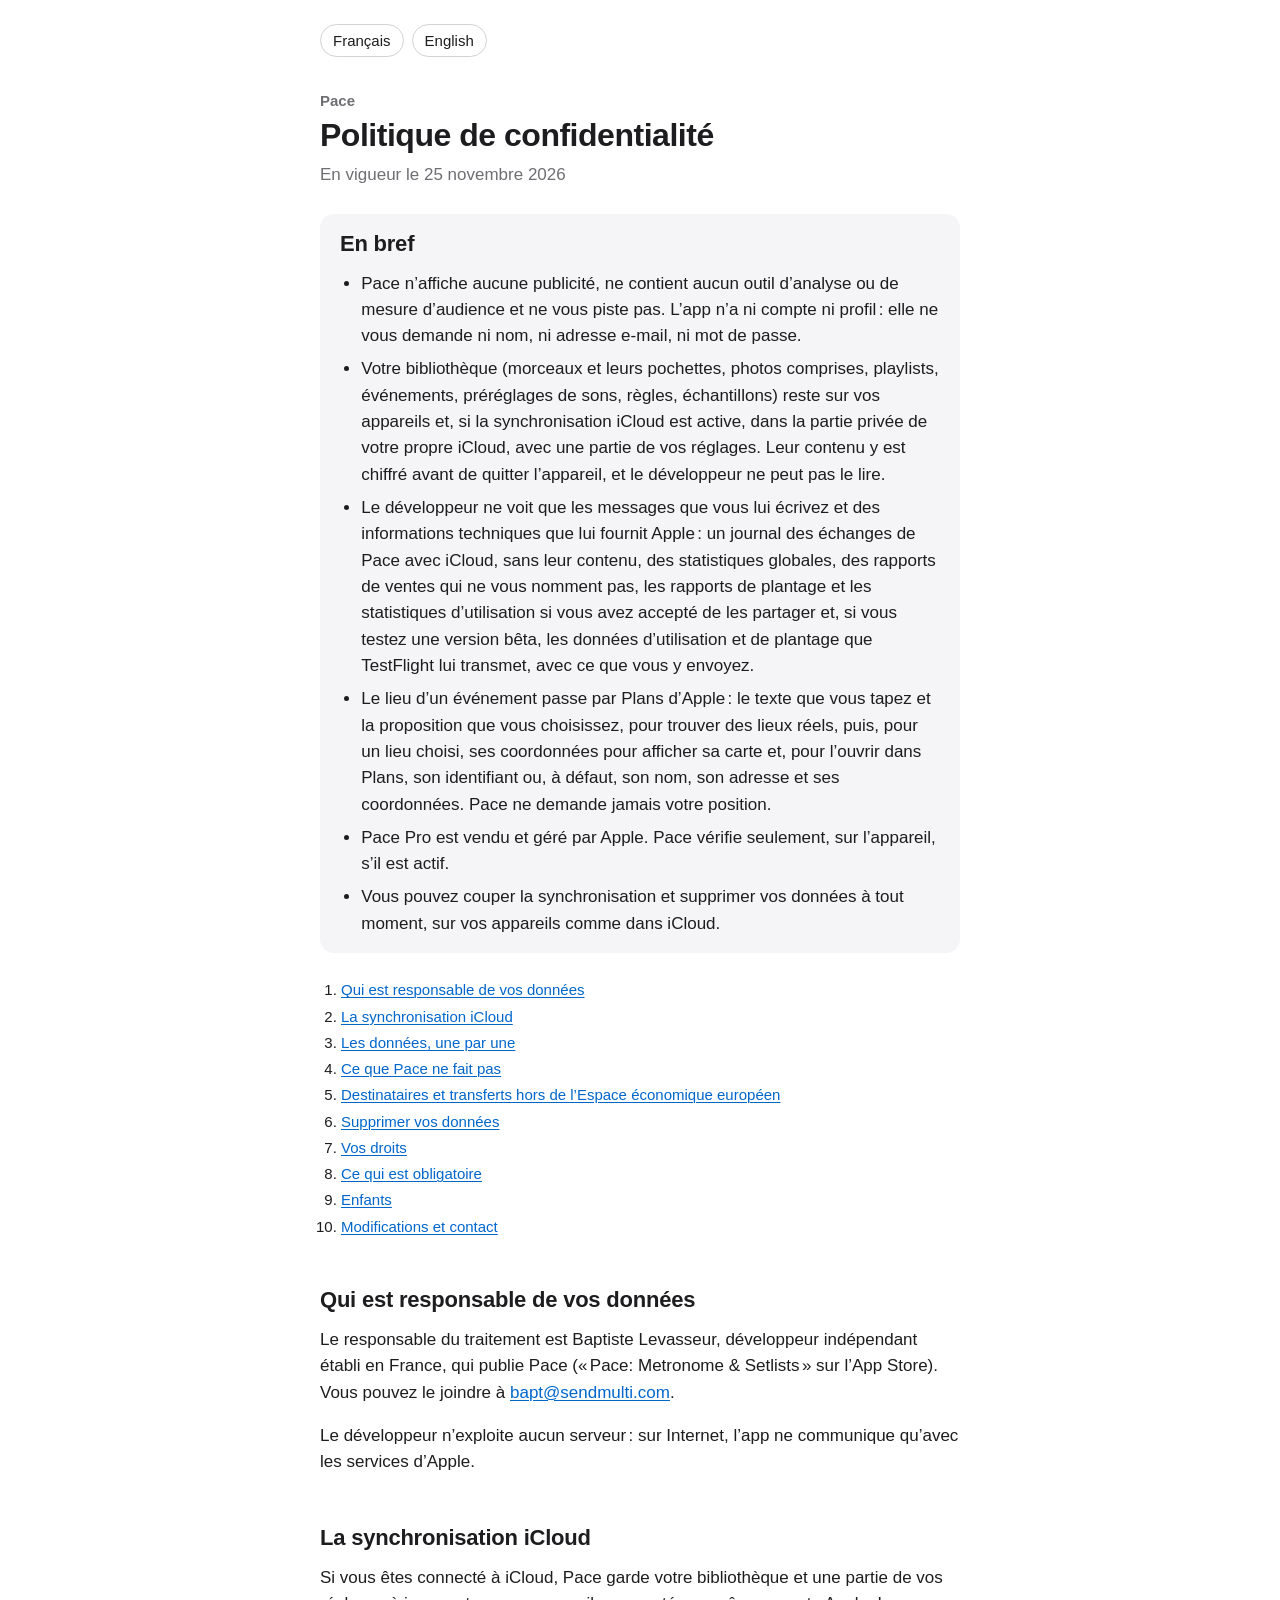
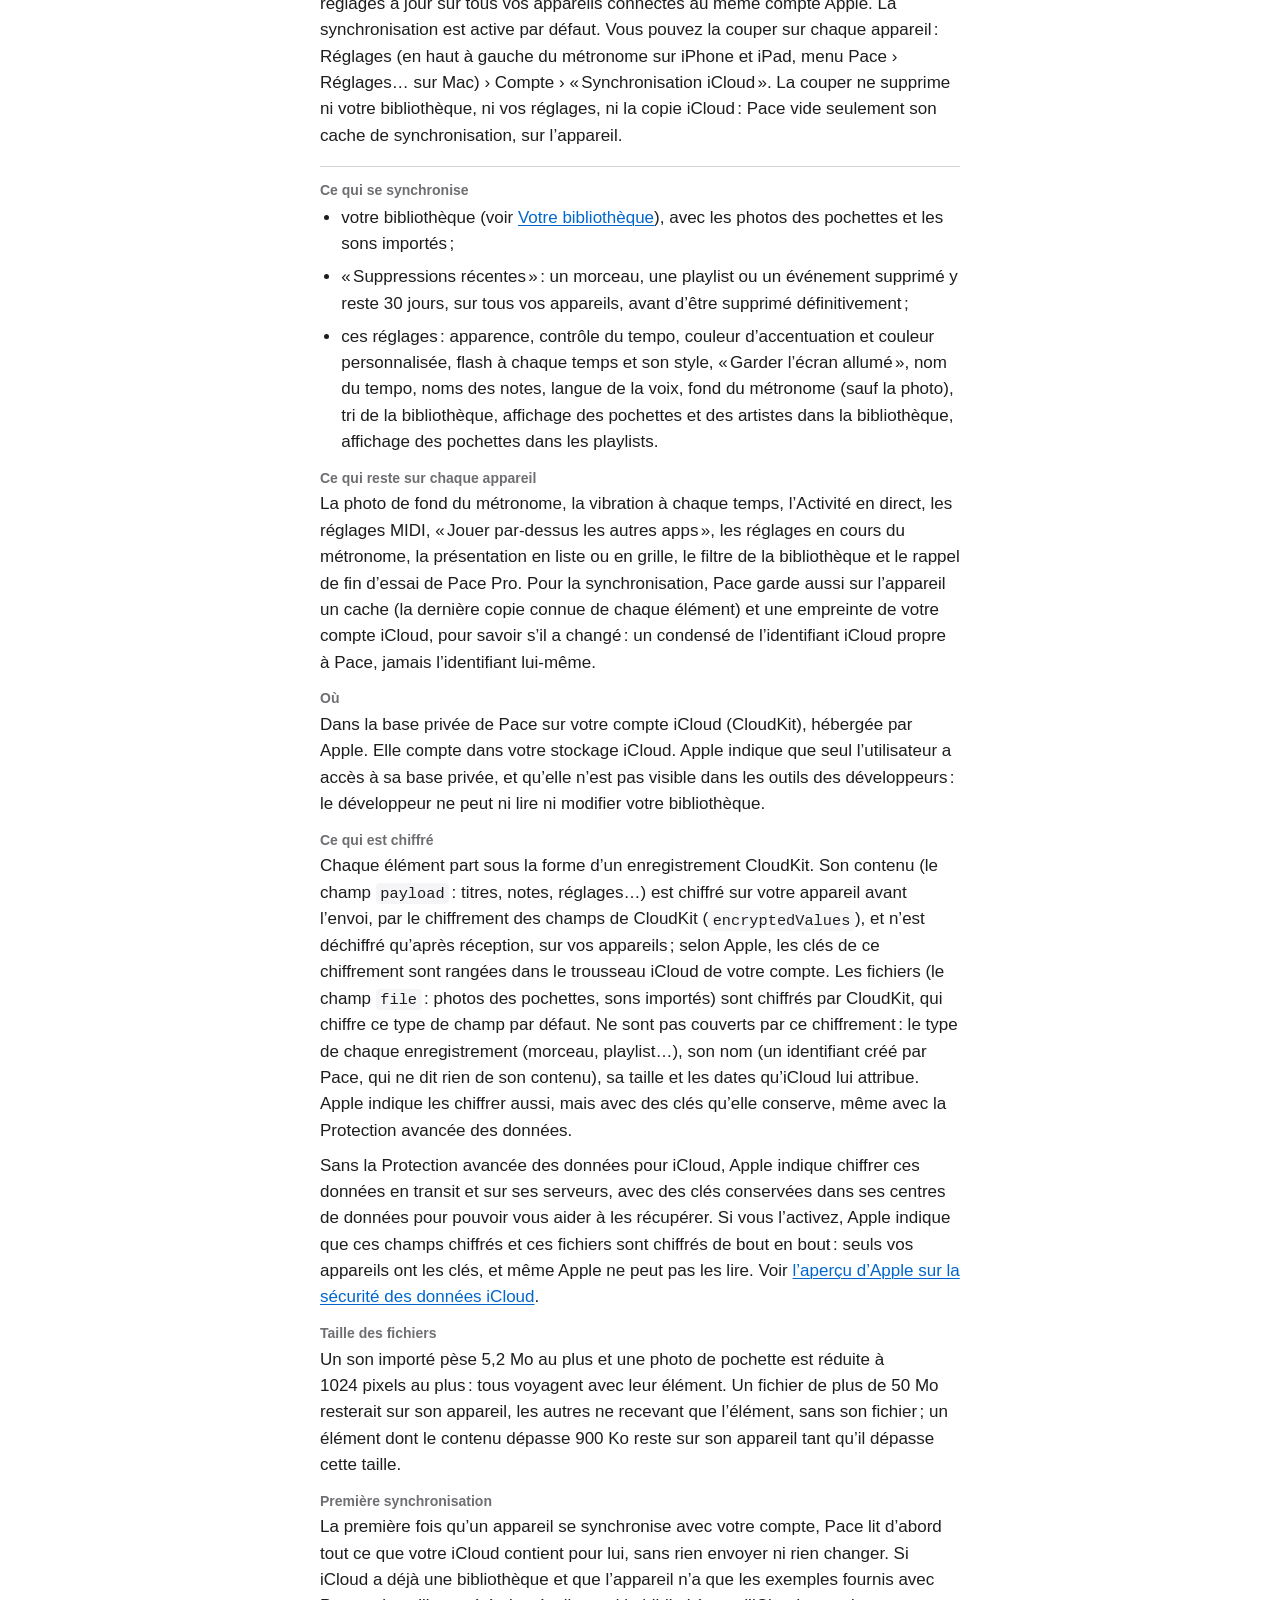
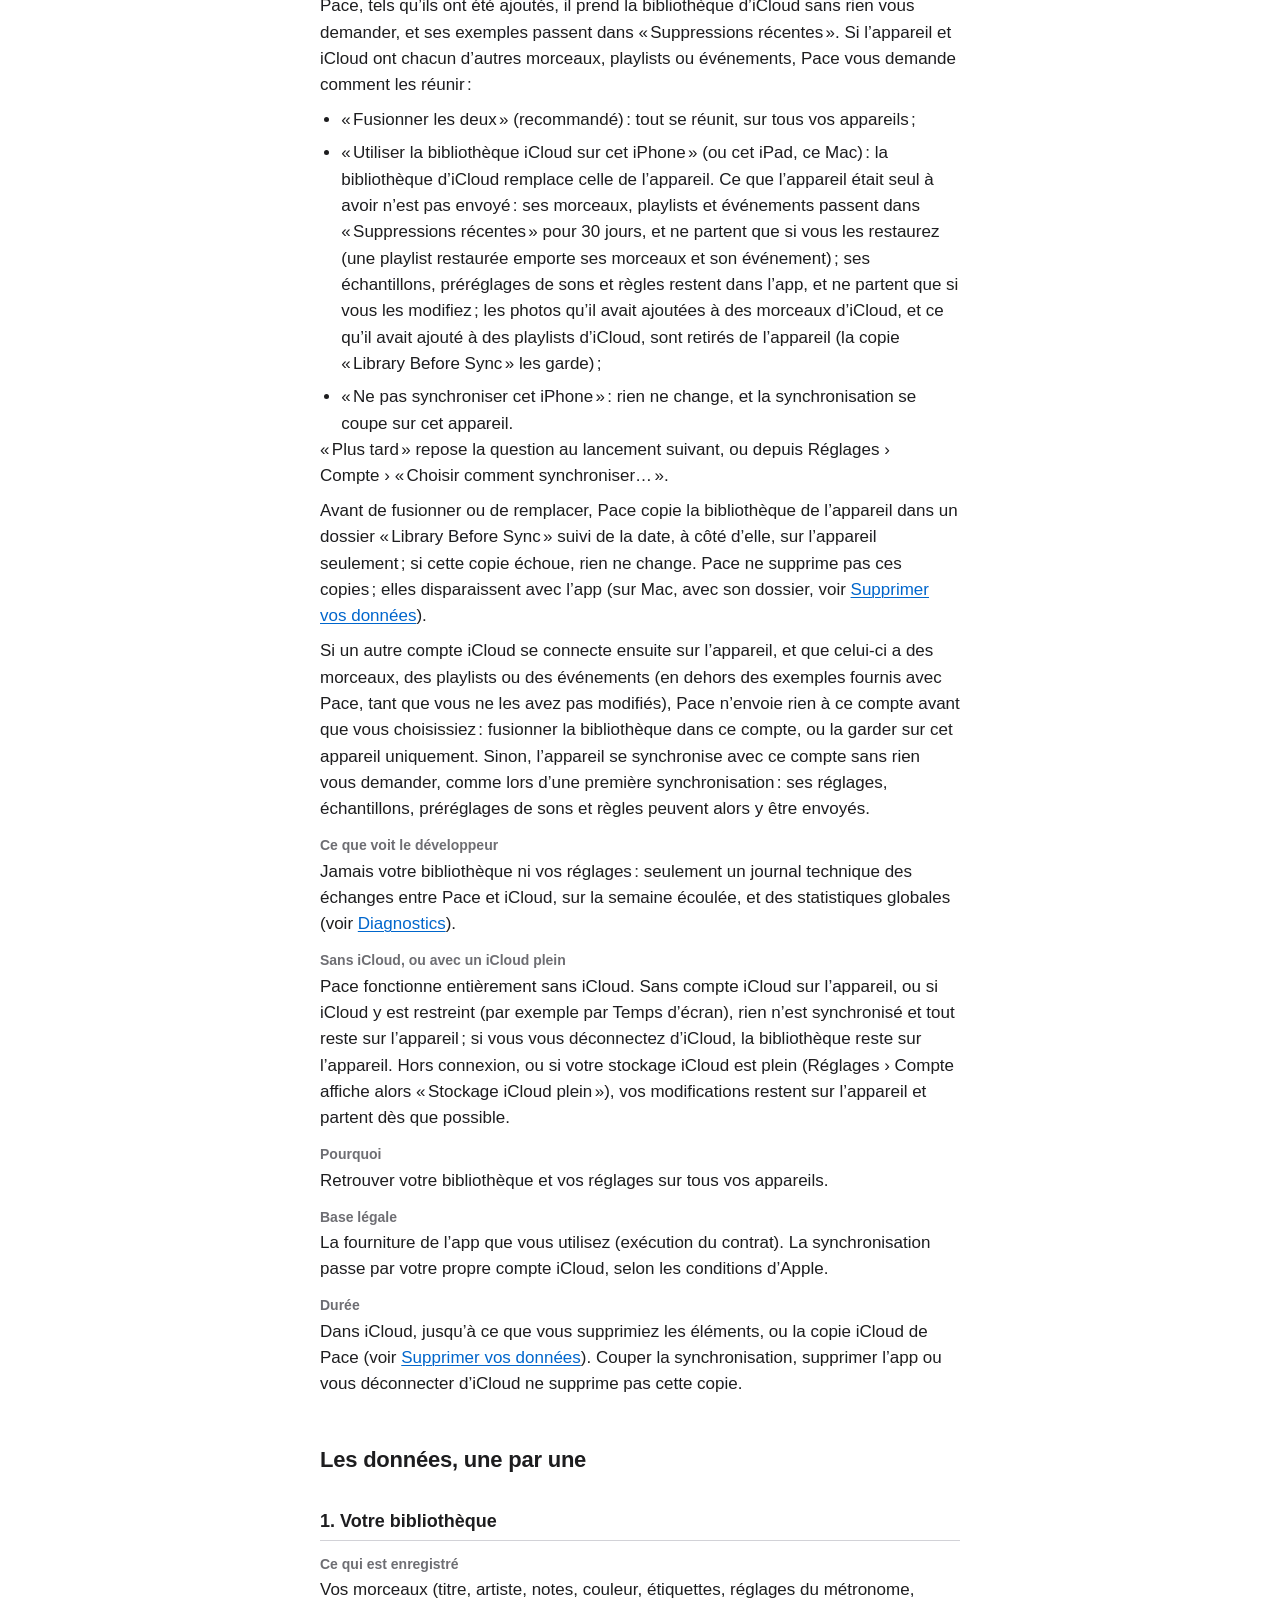
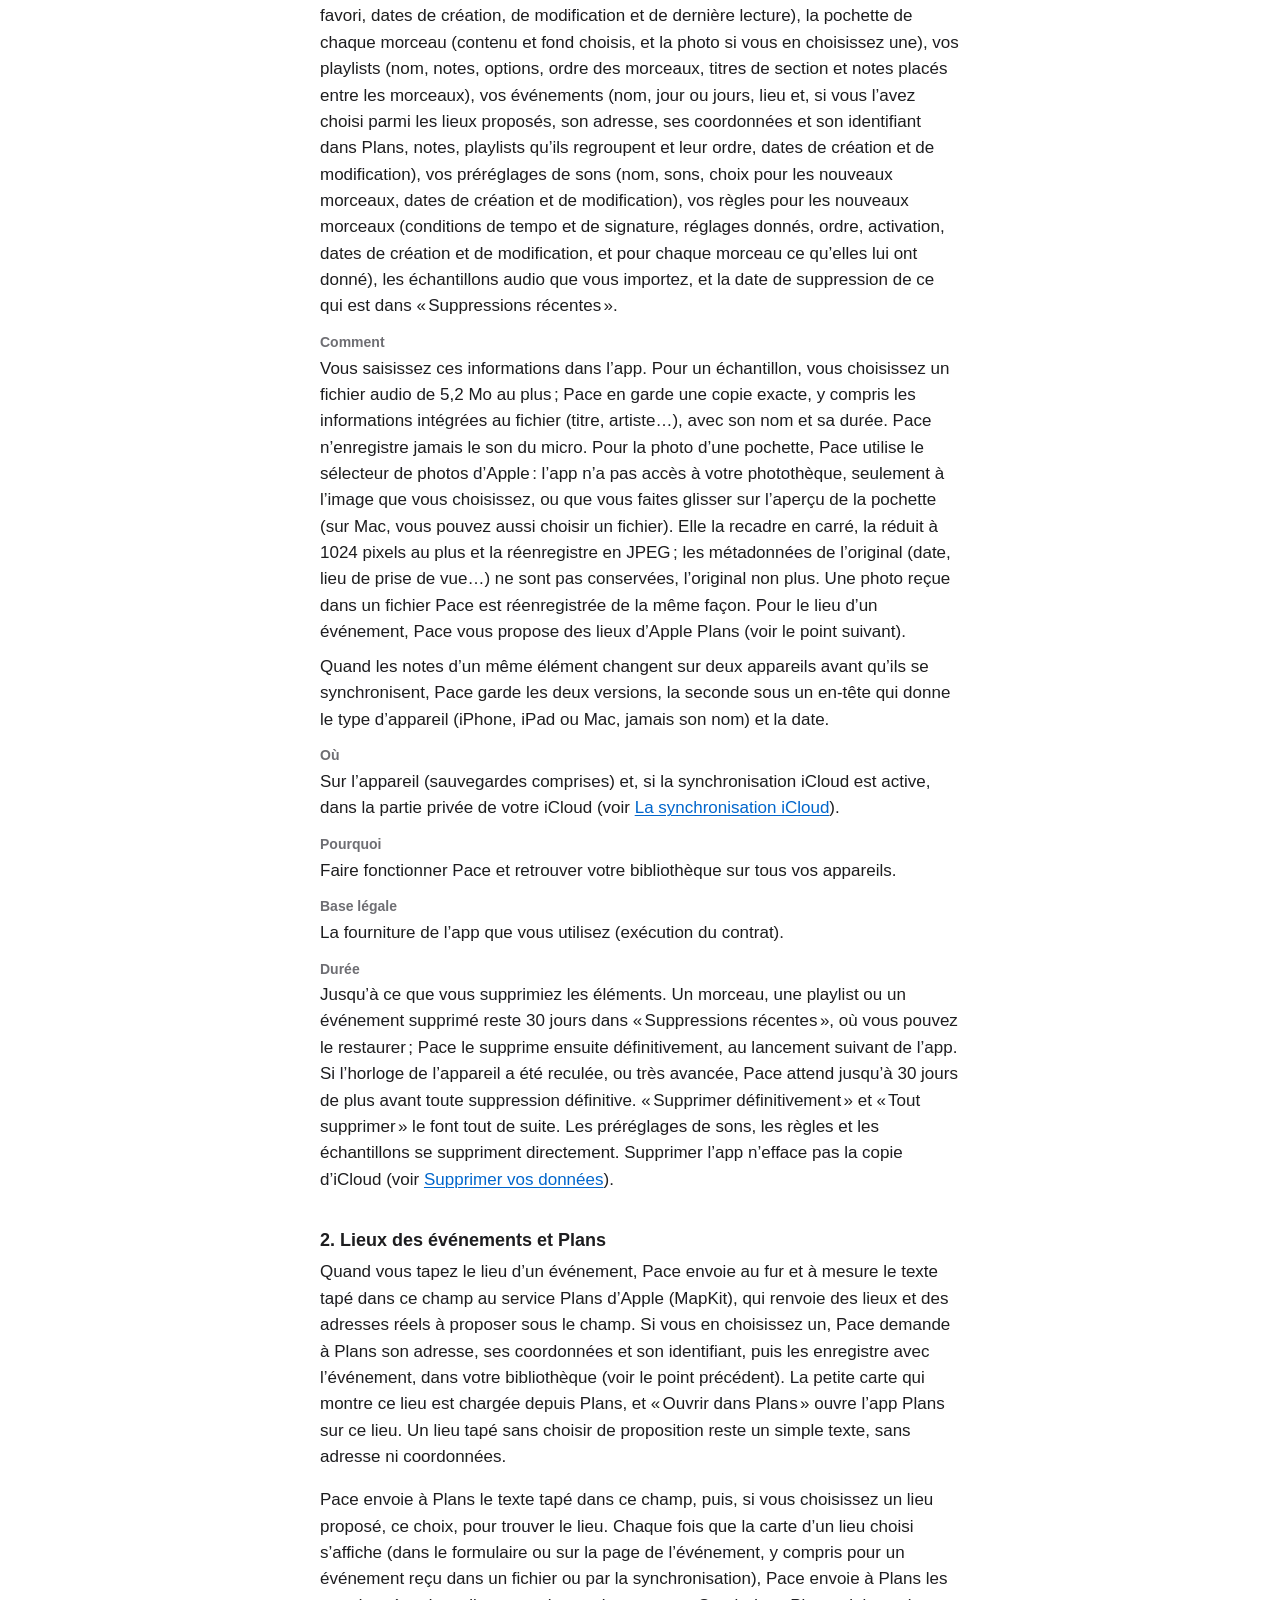
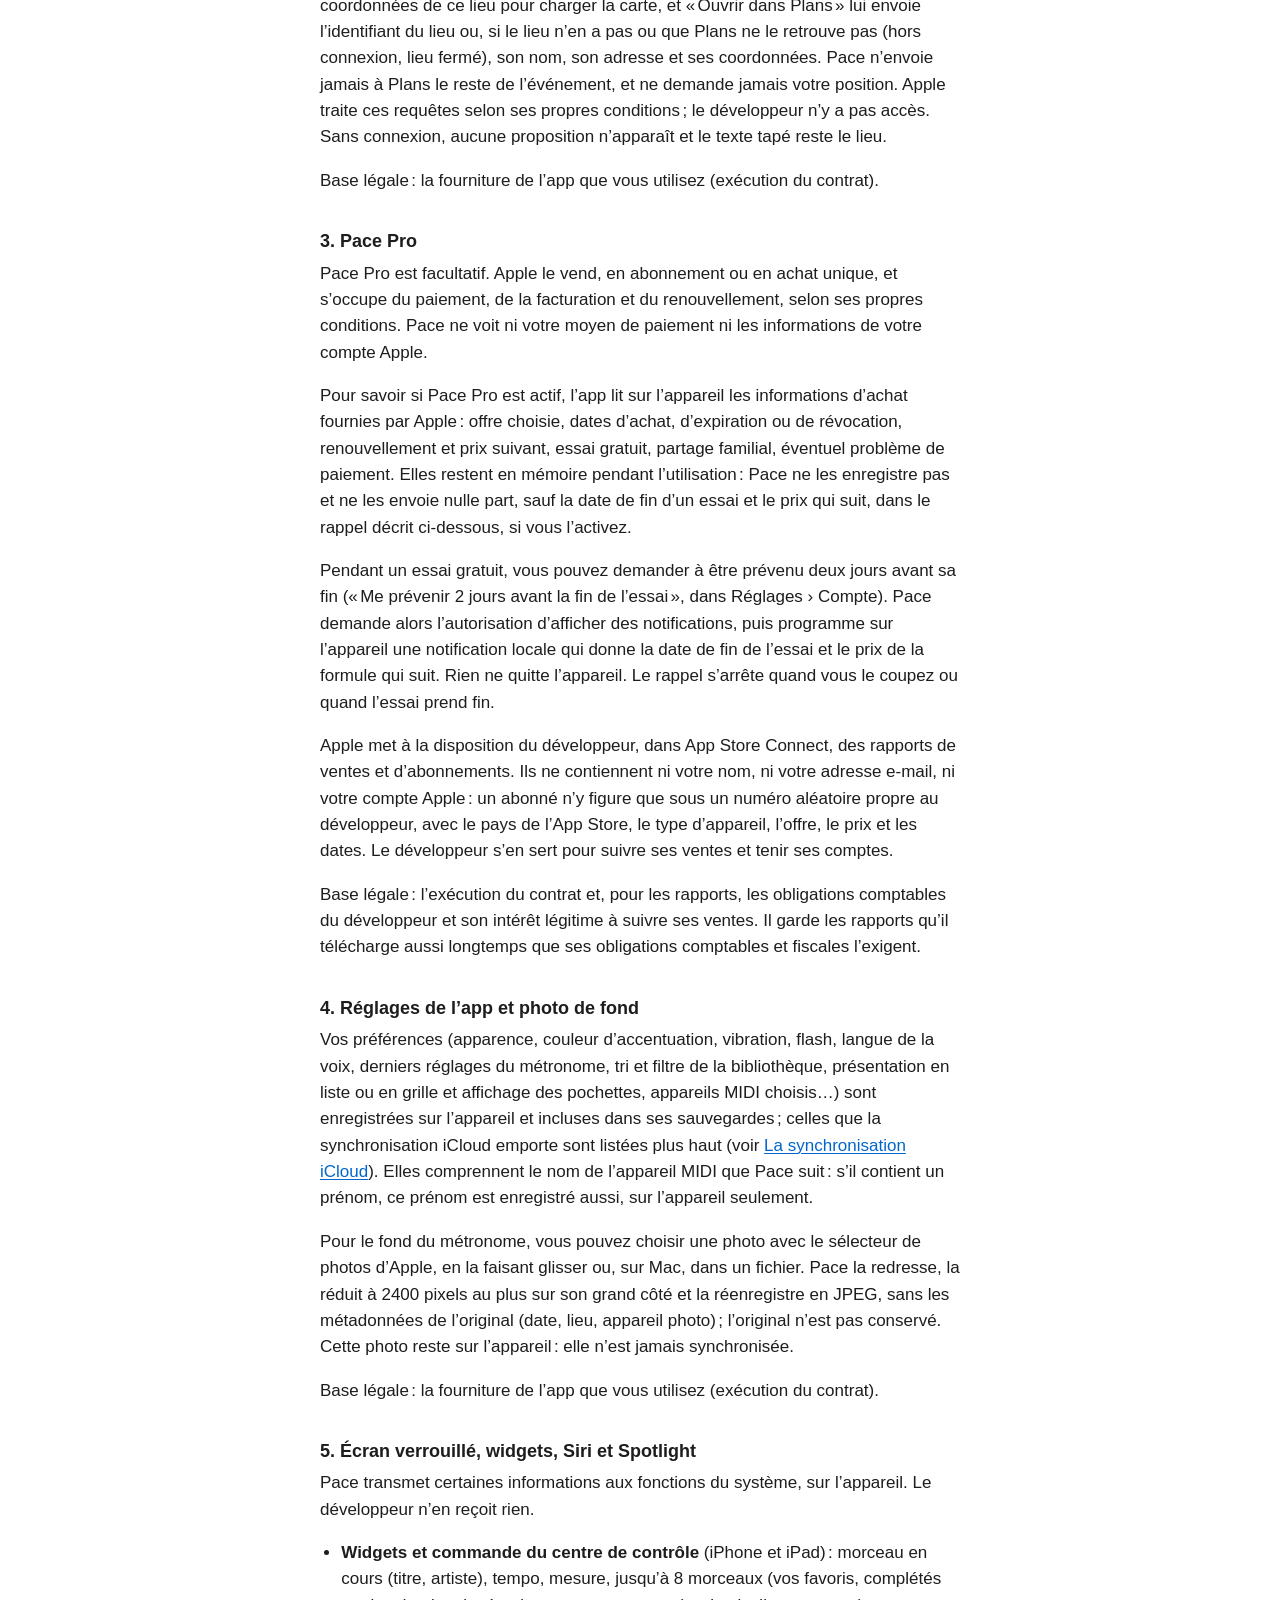
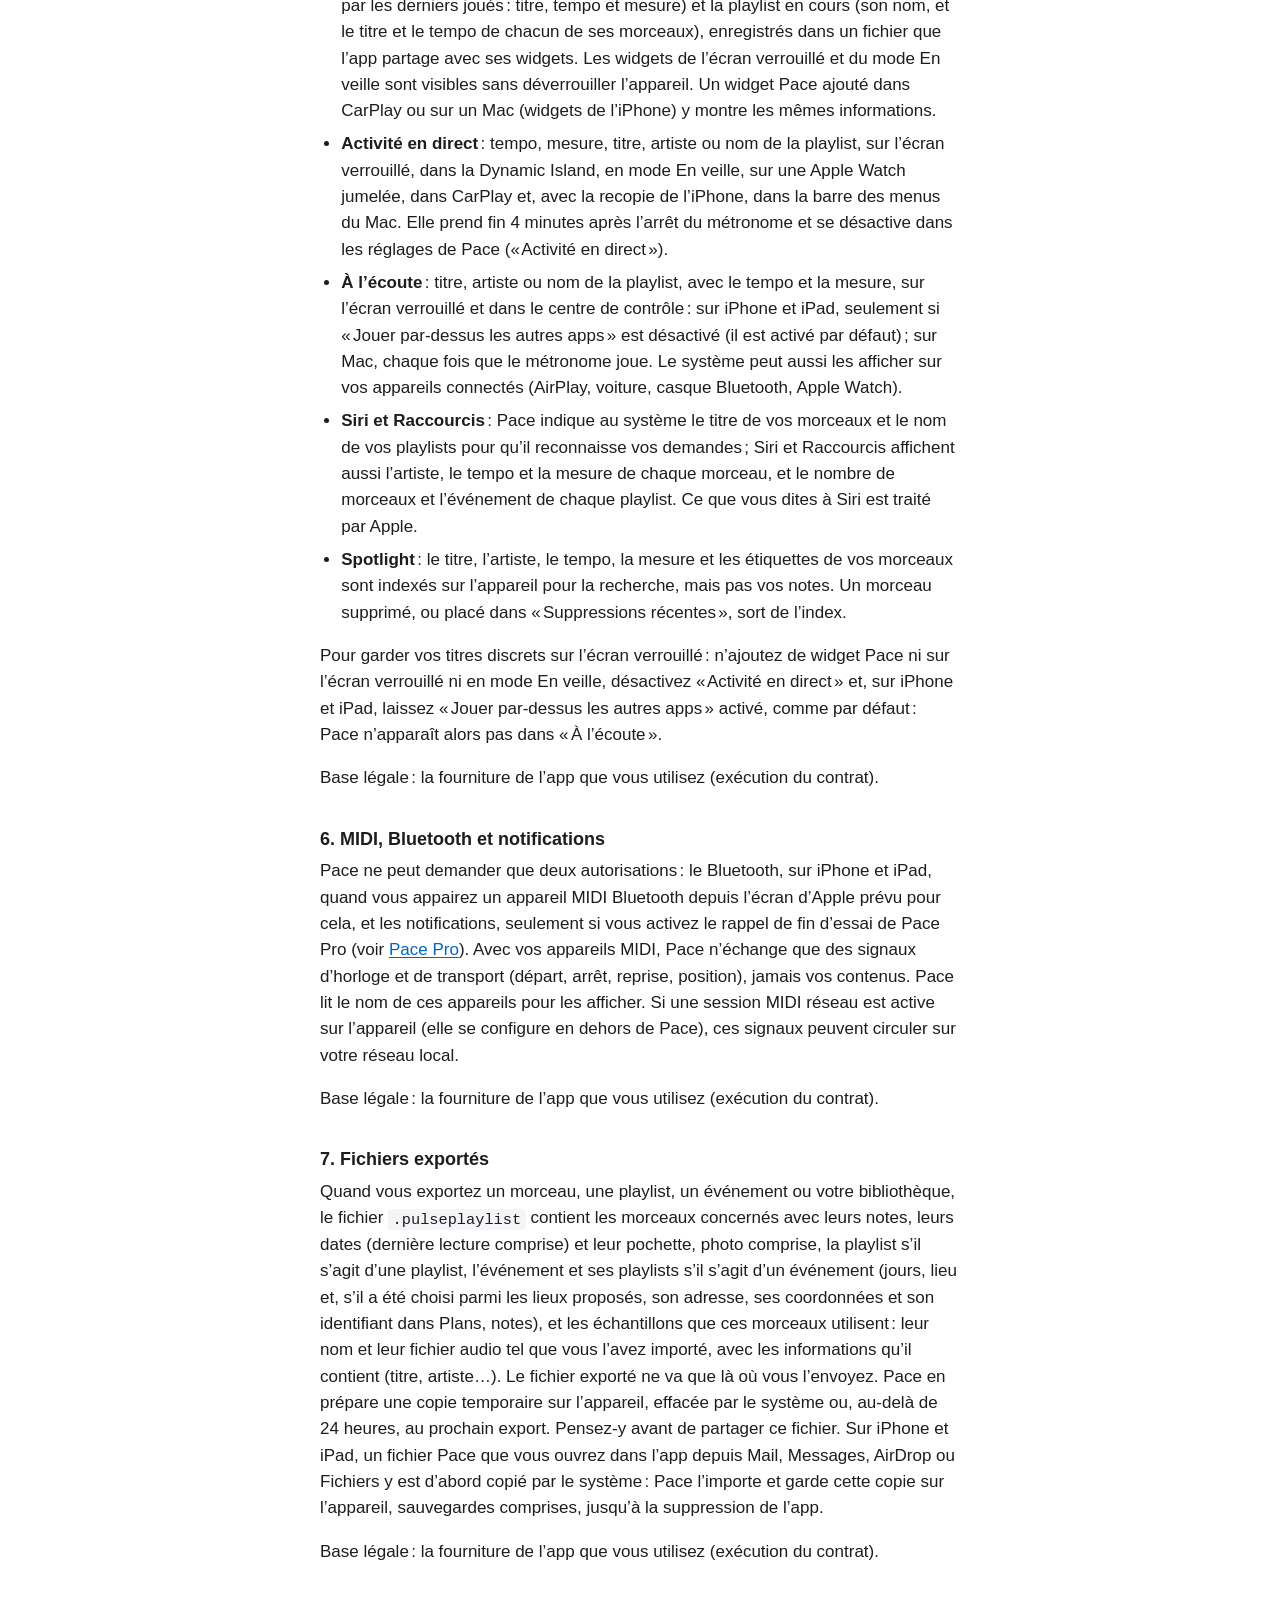
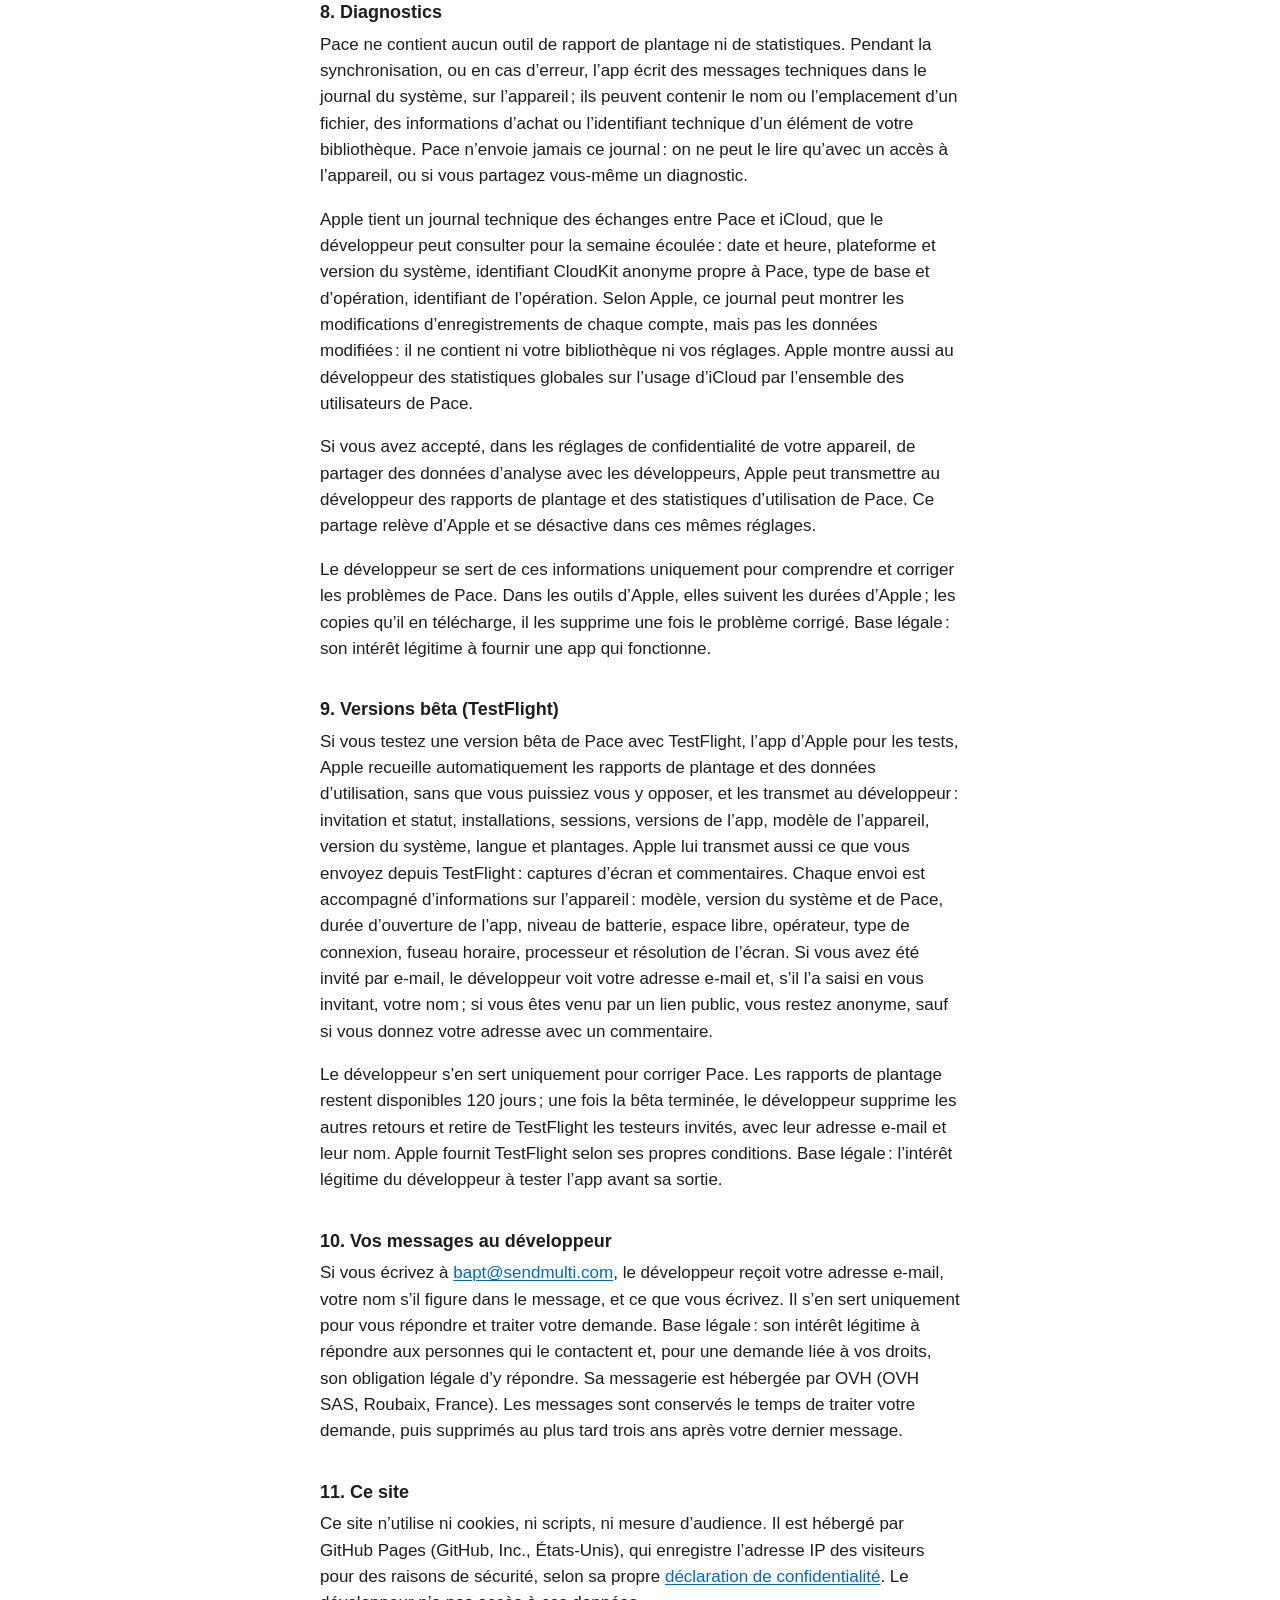
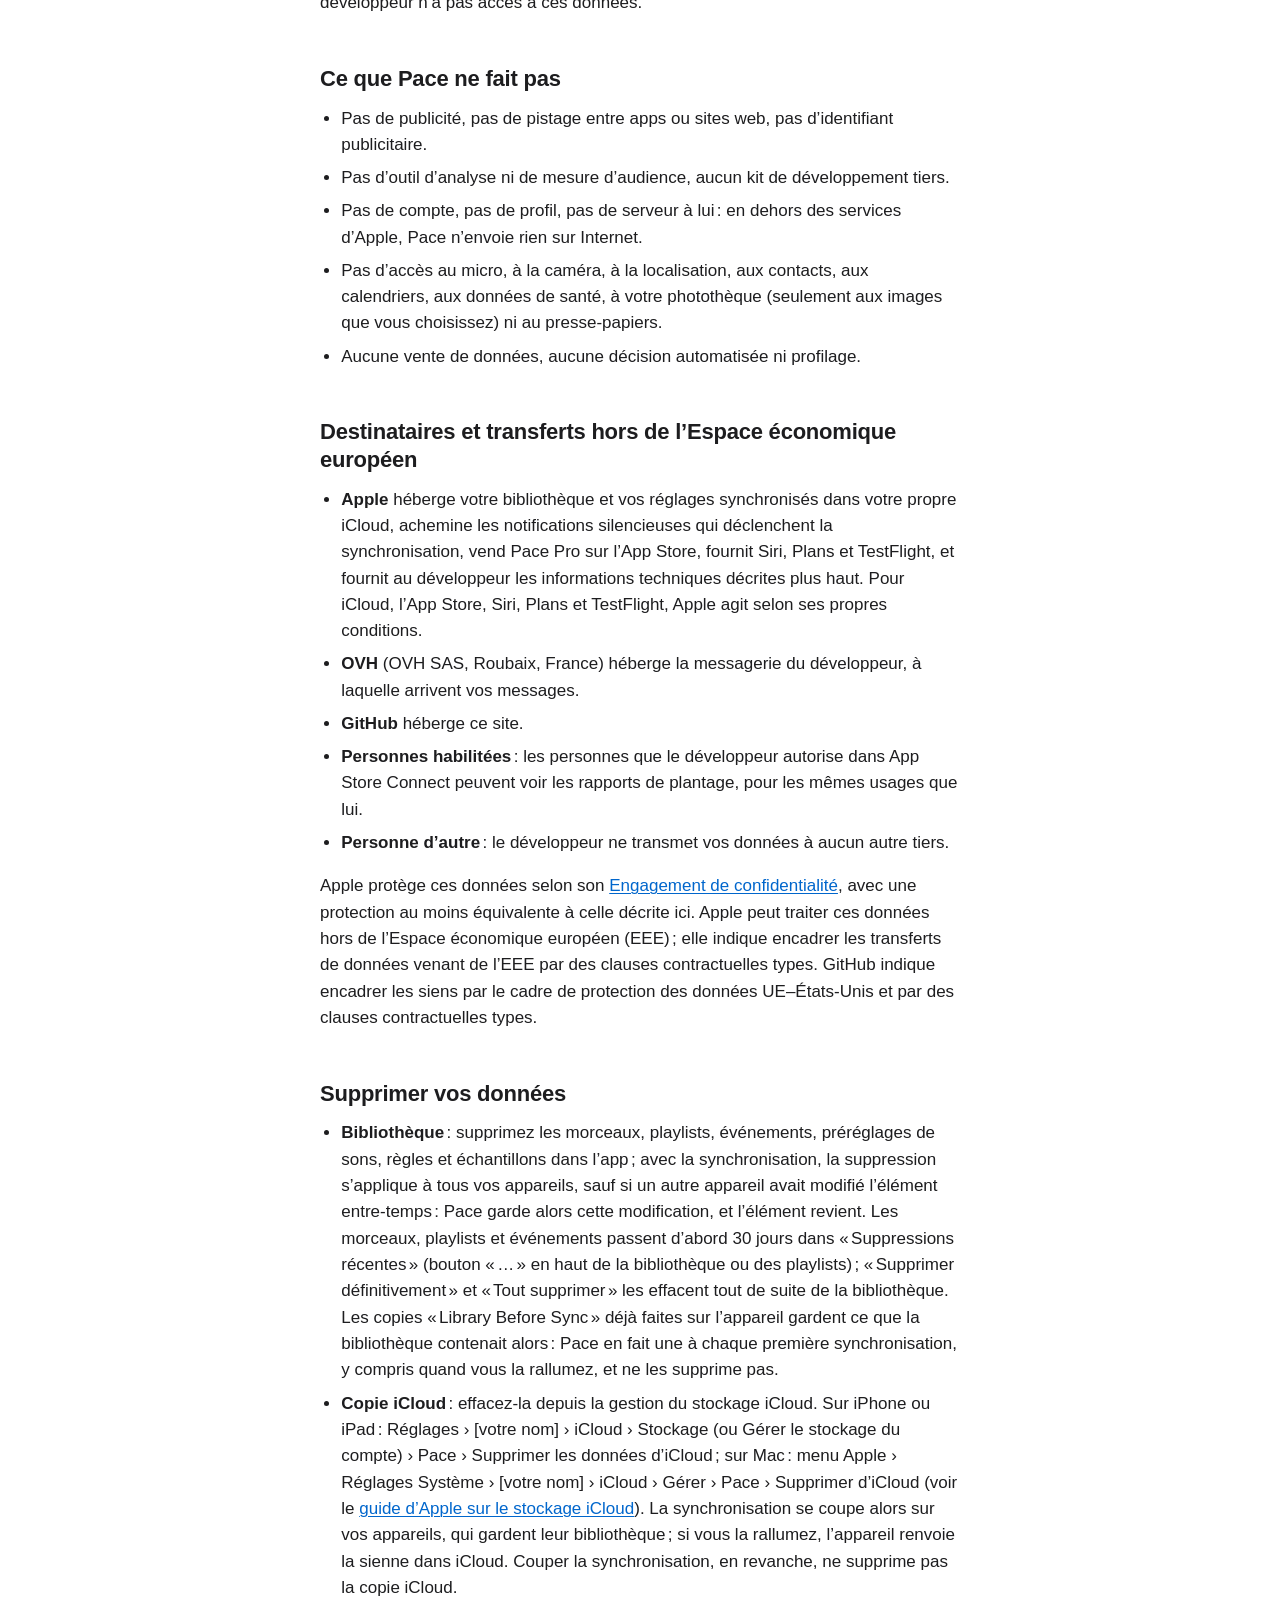
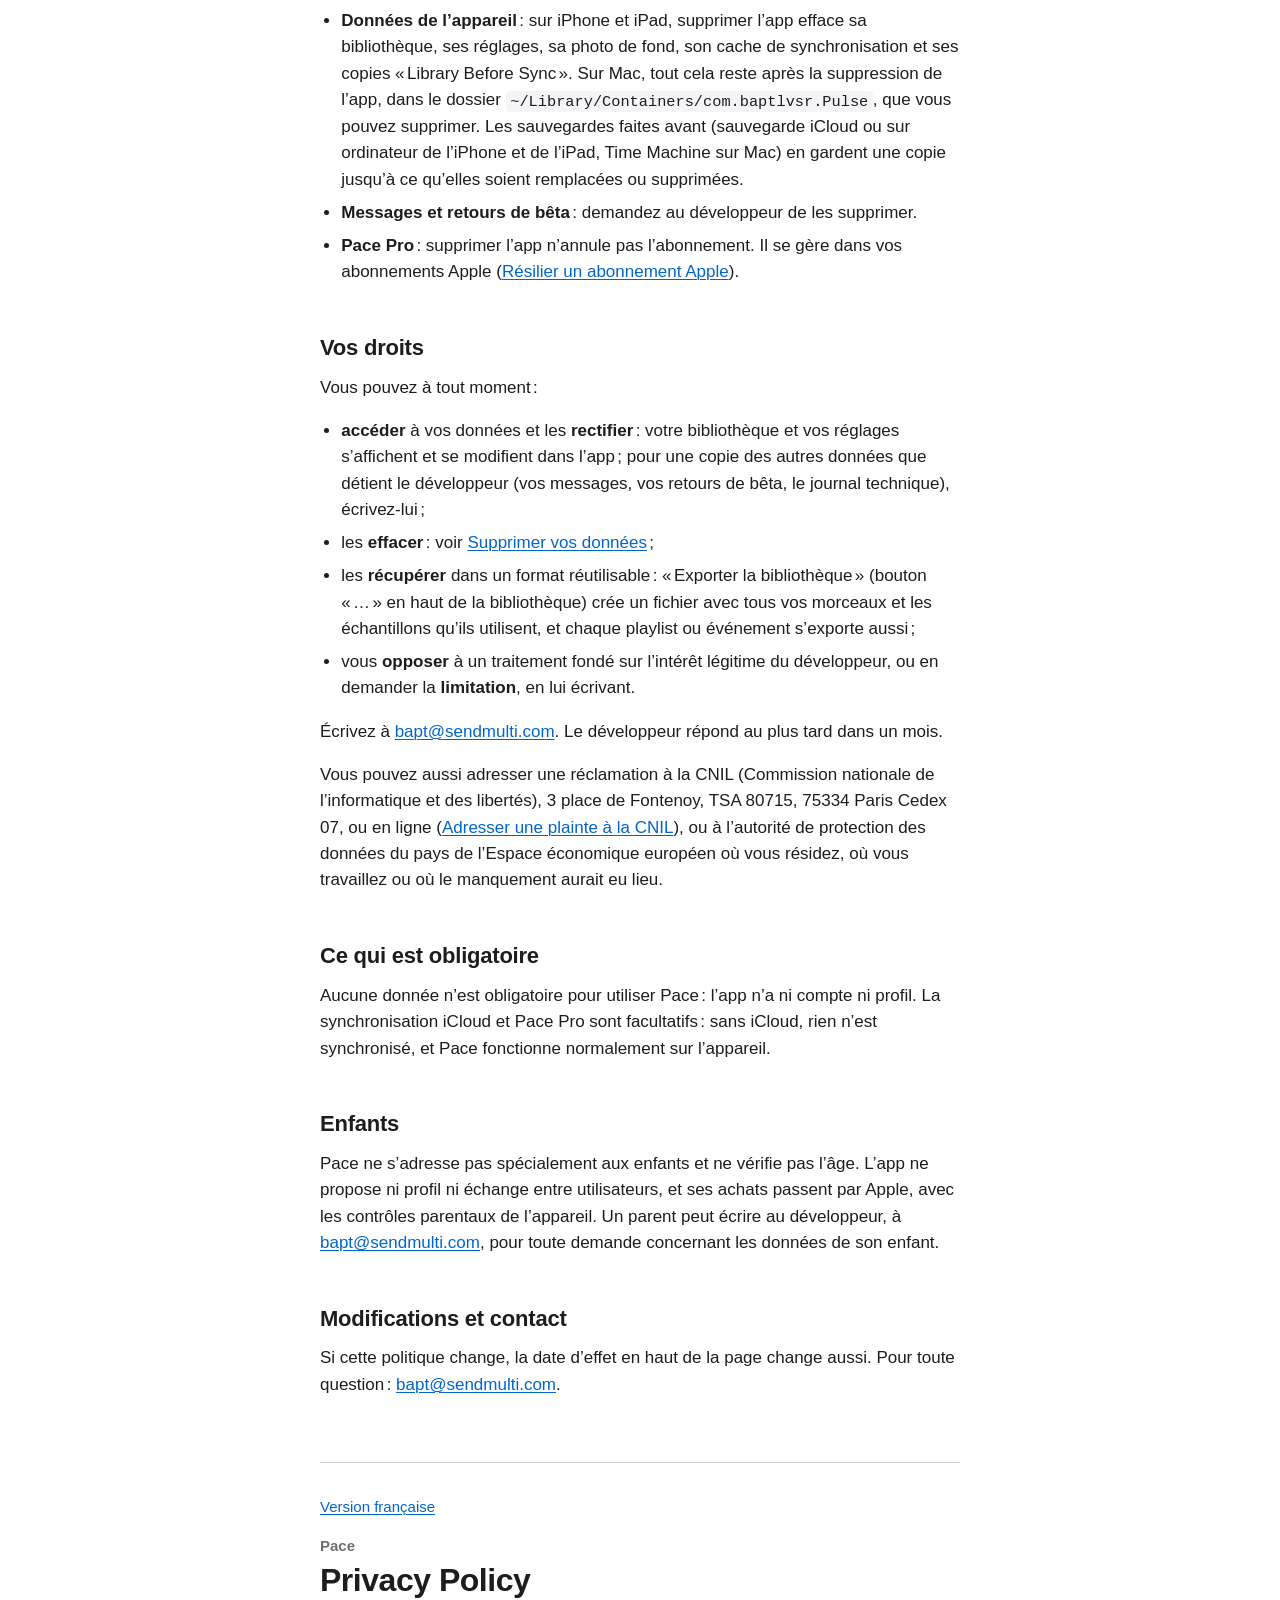
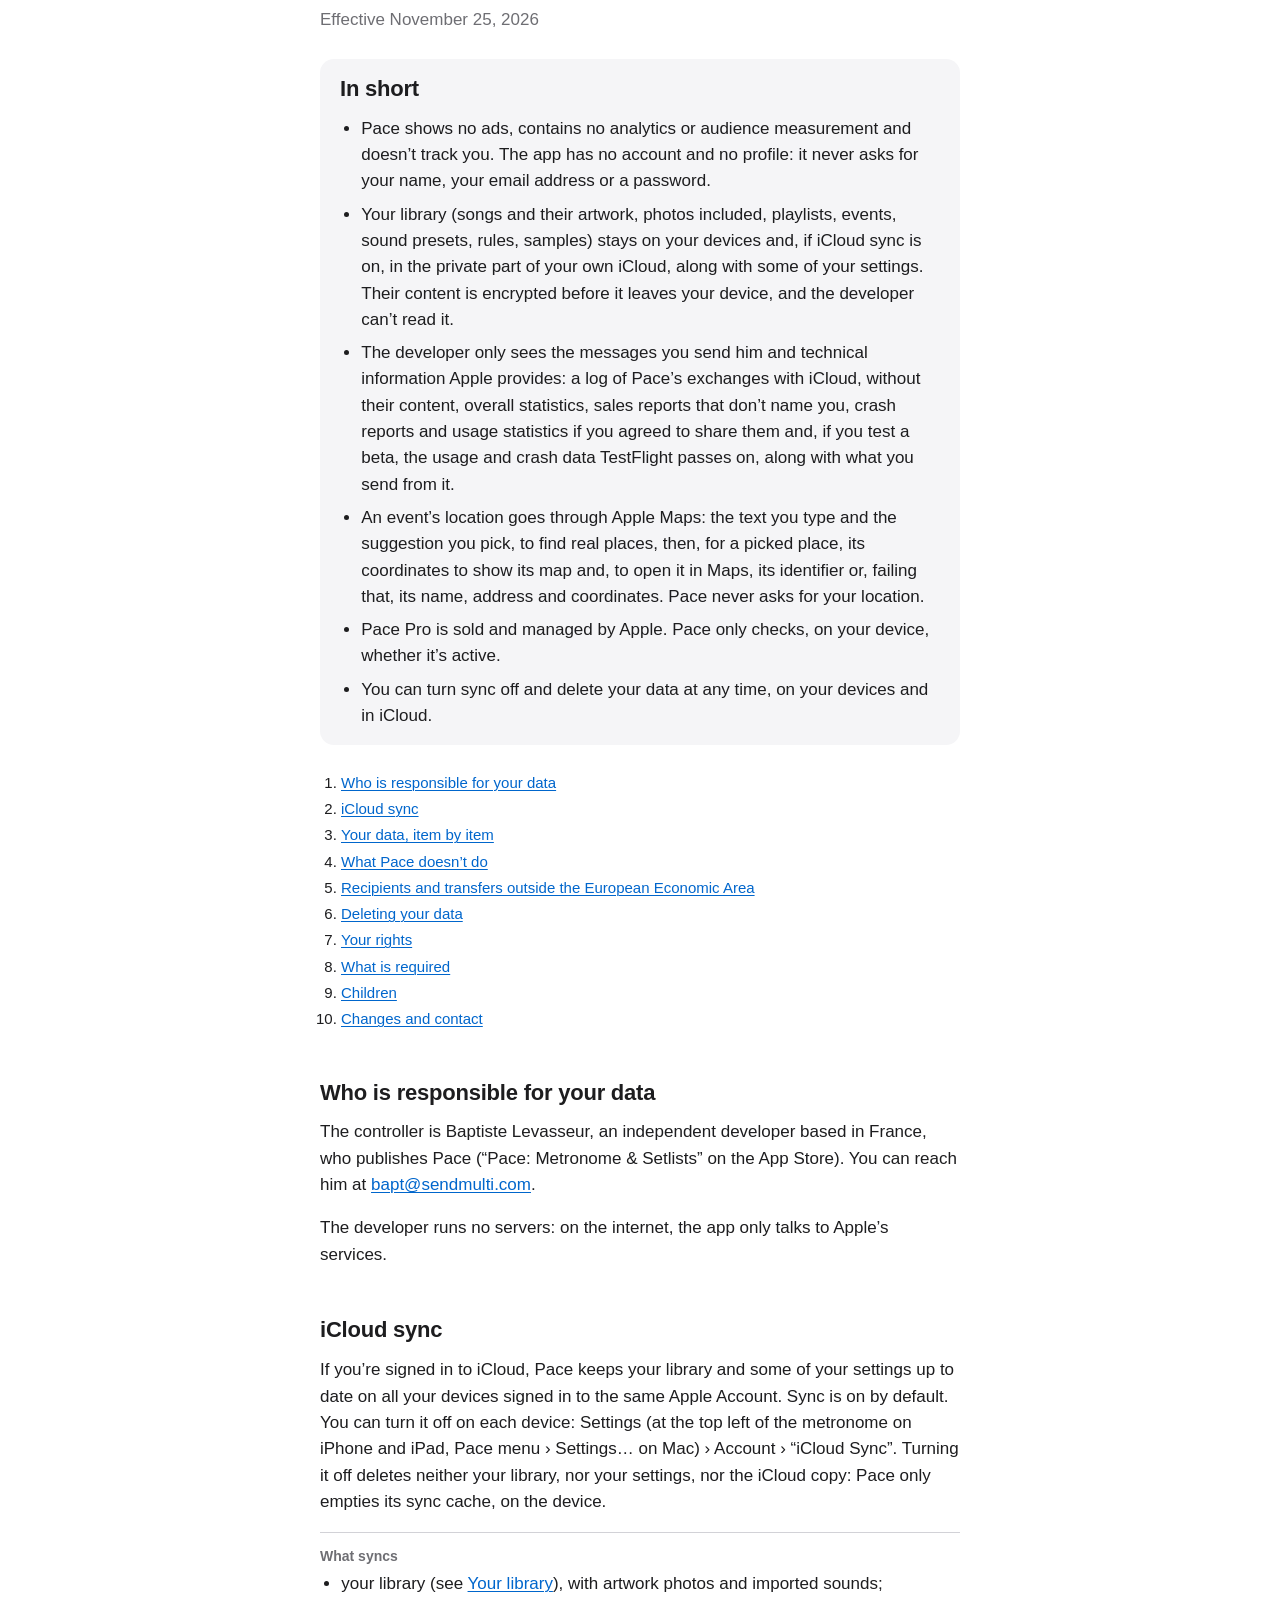
==== privacy/index.html @ c92d10ae "Site : docs/site de Pulse à 7db4141" ====
<!doctype html>
<html lang="fr">
<head>
<meta charset="utf-8">
<meta name="viewport" content="width=device-width, initial-scale=1">
<meta name="color-scheme" content="light dark">
<meta name="referrer" content="no-referrer">
<meta name="description" content="Politique de confidentialité de Pace, métronome pour iPhone, iPad et Mac. Privacy policy of Pace, a metronome for iPhone, iPad and Mac.">
<title>Pace – Confidentialité · Privacy</title>
<link rel="stylesheet" href="../style.css">
</head>
<body>
<main>

<nav class="lang-switch" aria-label="Langue / Language">
<a href="#fr" hreflang="fr" lang="fr">Français</a>
<a href="#en" hreflang="en" lang="en">English</a>
</nav>

<article lang="fr" id="fr">

<header>
<p class="eyebrow"><a href="../">Pace</a></p>
<h1>Politique de confidentialité</h1>
<p class="meta">En vigueur le 25 novembre 2026</p>
</header>

<section class="summary" aria-labelledby="fr-bref">
<h2 id="fr-bref">En bref</h2>
<ul>
<li>Pace n’affiche aucune publicité, ne contient aucun outil d’analyse ou de mesure d’audience et ne vous piste pas. L’app n’a ni compte ni profil : elle ne vous demande ni nom, ni adresse e‑mail, ni mot de passe.</li>
<li>Votre bibliothèque (morceaux et leurs pochettes, photos comprises, playlists, événements, préréglages de sons, règles, échantillons) reste sur vos appareils et, si la synchronisation iCloud est active, dans la partie privée de votre propre iCloud, avec une partie de vos réglages. Leur contenu y est chiffré avant de quitter l’appareil, et le développeur ne peut pas le lire.</li>
<li>Le développeur ne voit que les messages que vous lui écrivez et des informations techniques que lui fournit Apple : un journal des échanges de Pace avec iCloud, sans leur contenu, des statistiques globales, des rapports de ventes qui ne vous nomment pas, les rapports de plantage et les statistiques d’utilisation si vous avez accepté de les partager et, si vous testez une version bêta, les données d’utilisation et de plantage que TestFlight lui transmet, avec ce que vous y envoyez.</li>
<li>Le lieu d’un événement passe par Plans d’Apple : le texte que vous tapez et la proposition que vous choisissez, pour trouver des lieux réels, puis, pour un lieu choisi, ses coordonnées pour afficher sa carte et, pour l’ouvrir dans Plans, son identifiant ou, à défaut, son nom, son adresse et ses coordonnées. Pace ne demande jamais votre position.</li>
<li>Pace Pro est vendu et géré par Apple. Pace vérifie seulement, sur l’appareil, s’il est actif.</li>
<li>Vous pouvez couper la synchronisation et supprimer vos données à tout moment, sur vos appareils comme dans iCloud.</li>
</ul>
</section>

<nav class="toc" aria-label="Sommaire">
<ol>
<li><a href="#fr-responsable">Qui est responsable de vos données</a></li>
<li><a href="#fr-icloud">La synchronisation iCloud</a></li>
<li><a href="#fr-donnees">Les données, une par une</a></li>
<li><a href="#fr-jamais">Ce que Pace ne fait pas</a></li>
<li><a href="#fr-destinataires">Destinataires et transferts hors de l’Espace économique européen</a></li>
<li><a href="#fr-supprimer">Supprimer vos données</a></li>
<li><a href="#fr-droits">Vos droits</a></li>
<li><a href="#fr-obligatoire">Ce qui est obligatoire</a></li>
<li><a href="#fr-enfants">Enfants</a></li>
<li><a href="#fr-modifications">Modifications et contact</a></li>
</ol>
</nav>

<section aria-labelledby="fr-responsable">
<h2 id="fr-responsable">Qui est responsable de vos données</h2>
<p>Le responsable du traitement est Baptiste Levasseur, développeur indépendant établi en France, qui publie Pace (« Pace: Metronome &amp; Setlists » sur l’App Store). Vous pouvez le joindre à <a href="mailto:bapt@sendmulti.com">bapt@sendmulti.com</a>.</p>
<p>Le développeur n’exploite aucun serveur : sur Internet, l’app ne communique qu’avec les services d’Apple.</p>
</section>

<section aria-labelledby="fr-icloud">
<h2 id="fr-icloud">La synchronisation iCloud</h2>
<p>Si vous êtes connecté à iCloud, Pace garde votre bibliothèque et une partie de vos réglages à jour sur tous vos appareils connectés au même compte Apple. La synchronisation est active par défaut. Vous pouvez la couper sur chaque appareil : Réglages (en haut à gauche du métronome sur iPhone et iPad, menu Pace › Réglages… sur Mac) › Compte › « Synchronisation iCloud ». La couper ne supprime ni votre bibliothèque, ni vos réglages, ni la copie iCloud : Pace vide seulement son cache de synchronisation, sur l’appareil.</p>
<dl class="facts">
<dt>Ce qui se synchronise</dt>
<dd>
<ul>
<li>votre bibliothèque (voir <a href="#fr-bibliotheque">Votre bibliothèque</a>), avec les photos des pochettes et les sons importés ;</li>
<li>« Suppressions récentes » : un morceau, une playlist ou un événement supprimé y reste 30 jours, sur tous vos appareils, avant d’être supprimé définitivement ;</li>
<li>ces réglages : apparence, contrôle du tempo, couleur d’accentuation et couleur personnalisée, flash à chaque temps et son style, « Garder l’écran allumé », nom du tempo, noms des notes, langue de la voix, fond du métronome (sauf la photo), tri de la bibliothèque, affichage des pochettes et des artistes dans la bibliothèque, affichage des pochettes dans les playlists.</li>
</ul>
</dd>
<dt>Ce qui reste sur chaque appareil</dt>
<dd>La photo de fond du métronome, la vibration à chaque temps, l’Activité en direct, les réglages MIDI, « Jouer par-dessus les autres apps », les réglages en cours du métronome, la présentation en liste ou en grille, le filtre de la bibliothèque et le rappel de fin d’essai de Pace Pro. Pour la synchronisation, Pace garde aussi sur l’appareil un cache (la dernière copie connue de chaque élément) et une empreinte de votre compte iCloud, pour savoir s’il a changé : un condensé de l’identifiant iCloud propre à Pace, jamais l’identifiant lui-même.</dd>
<dt>Où</dt>
<dd>Dans la base privée de Pace sur votre compte iCloud (CloudKit), hébergée par Apple. Elle compte dans votre stockage iCloud. Apple indique que seul l’utilisateur a accès à sa base privée, et qu’elle n’est pas visible dans les outils des développeurs : le développeur ne peut ni lire ni modifier votre bibliothèque.</dd>
<dt>Ce qui est chiffré</dt>
<dd>
<p>Chaque élément part sous la forme d’un enregistrement CloudKit. Son contenu (le champ <code>payload</code> : titres, notes, réglages…) est chiffré sur votre appareil avant l’envoi, par le chiffrement des champs de CloudKit (<code>encryptedValues</code>), et n’est déchiffré qu’après réception, sur vos appareils ; selon Apple, les clés de ce chiffrement sont rangées dans le trousseau iCloud de votre compte. Les fichiers (le champ <code>file</code> : photos des pochettes, sons importés) sont chiffrés par CloudKit, qui chiffre ce type de champ par défaut. Ne sont pas couverts par ce chiffrement : le type de chaque enregistrement (morceau, playlist…), son nom (un identifiant créé par Pace, qui ne dit rien de son contenu), sa taille et les dates qu’iCloud lui attribue. Apple indique les chiffrer aussi, mais avec des clés qu’elle conserve, même avec la Protection avancée des données.</p>
<p>Sans la Protection avancée des données pour iCloud, Apple indique chiffrer ces données en transit et sur ses serveurs, avec des clés conservées dans ses centres de données pour pouvoir vous aider à les récupérer. Si vous l’activez, Apple indique que ces champs chiffrés et ces fichiers sont chiffrés de bout en bout : seuls vos appareils ont les clés, et même Apple ne peut pas les lire. Voir <a href="https://support.apple.com/fr-fr/102651" hreflang="fr">l’aperçu d’Apple sur la sécurité des données iCloud</a>.</p>
</dd>
<dt>Taille des fichiers</dt>
<dd>Un son importé pèse 5,2 Mo au plus et une photo de pochette est réduite à 1024 pixels au plus : tous voyagent avec leur élément. Un fichier de plus de 50 Mo resterait sur son appareil, les autres ne recevant que l’élément, sans son fichier ; un élément dont le contenu dépasse 900 Ko reste sur son appareil tant qu’il dépasse cette taille.</dd>
<dt>Première synchronisation</dt>
<dd>
<p>La première fois qu’un appareil se synchronise avec votre compte, Pace lit d’abord tout ce que votre iCloud contient pour lui, sans rien envoyer ni rien changer. Si iCloud a déjà une bibliothèque et que l’appareil n’a que les exemples fournis avec Pace, tels qu’ils ont été ajoutés, il prend la bibliothèque d’iCloud sans rien vous demander, et ses exemples passent dans « Suppressions récentes ». Si l’appareil et iCloud ont chacun d’autres morceaux, playlists ou événements, Pace vous demande comment les réunir :</p>
<ul>
<li>« Fusionner les deux » (recommandé) : tout se réunit, sur tous vos appareils ;</li>
<li>« Utiliser la bibliothèque iCloud sur cet iPhone » (ou cet iPad, ce Mac) : la bibliothèque d’iCloud remplace celle de l’appareil. Ce que l’appareil était seul à avoir n’est pas envoyé : ses morceaux, playlists et événements passent dans « Suppressions récentes » pour 30 jours, et ne partent que si vous les restaurez (une playlist restaurée emporte ses morceaux et son événement) ; ses échantillons, préréglages de sons et règles restent dans l’app, et ne partent que si vous les modifiez ; les photos qu’il avait ajoutées à des morceaux d’iCloud, et ce qu’il avait ajouté à des playlists d’iCloud, sont retirés de l’appareil (la copie « Library Before Sync » les garde) ;</li>
<li>« Ne pas synchroniser cet iPhone » : rien ne change, et la synchronisation se coupe sur cet appareil.</li>
</ul>
<p>« Plus tard » repose la question au lancement suivant, ou depuis Réglages › Compte › « Choisir comment synchroniser… ».</p>
<p>Avant de fusionner ou de remplacer, Pace copie la bibliothèque de l’appareil dans un dossier « Library Before Sync » suivi de la date, à côté d’elle, sur l’appareil seulement ; si cette copie échoue, rien ne change. Pace ne supprime pas ces copies ; elles disparaissent avec l’app (sur Mac, avec son dossier, voir <a href="#fr-supprimer">Supprimer vos données</a>).</p>
<p>Si un autre compte iCloud se connecte ensuite sur l’appareil, et que celui-ci a des morceaux, des playlists ou des événements (en dehors des exemples fournis avec Pace, tant que vous ne les avez pas modifiés), Pace n’envoie rien à ce compte avant que vous choisissiez : fusionner la bibliothèque dans ce compte, ou la garder sur cet appareil uniquement. Sinon, l’appareil se synchronise avec ce compte sans rien vous demander, comme lors d’une première synchronisation : ses réglages, échantillons, préréglages de sons et règles peuvent alors y être envoyés.</p>
</dd>
<dt>Ce que voit le développeur</dt>
<dd>Jamais votre bibliothèque ni vos réglages : seulement un journal technique des échanges entre Pace et iCloud, sur la semaine écoulée, et des statistiques globales (voir <a href="#fr-diagnostics">Diagnostics</a>).</dd>
<dt>Sans iCloud, ou avec un iCloud plein</dt>
<dd>Pace fonctionne entièrement sans iCloud. Sans compte iCloud sur l’appareil, ou si iCloud y est restreint (par exemple par Temps d’écran), rien n’est synchronisé et tout reste sur l’appareil ; si vous vous déconnectez d’iCloud, la bibliothèque reste sur l’appareil. Hors connexion, ou si votre stockage iCloud est plein (Réglages › Compte affiche alors « Stockage iCloud plein »), vos modifications restent sur l’appareil et partent dès que possible.</dd>
<dt>Pourquoi</dt>
<dd>Retrouver votre bibliothèque et vos réglages sur tous vos appareils.</dd>
<dt>Base légale</dt>
<dd>La fourniture de l’app que vous utilisez (exécution du contrat). La synchronisation passe par votre propre compte iCloud, selon les conditions d’Apple.</dd>
<dt>Durée</dt>
<dd>Dans iCloud, jusqu’à ce que vous supprimiez les éléments, ou la copie iCloud de Pace (voir <a href="#fr-supprimer">Supprimer vos données</a>). Couper la synchronisation, supprimer l’app ou vous déconnecter d’iCloud ne supprime pas cette copie.</dd>
</dl>
</section>

<section aria-labelledby="fr-donnees">
<h2 id="fr-donnees">Les données, une par une</h2>

<h3 id="fr-bibliotheque">1. Votre bibliothèque</h3>
<dl class="facts">
<dt>Ce qui est enregistré</dt>
<dd>Vos morceaux (titre, artiste, notes, couleur, étiquettes, réglages du métronome, favori, dates de création, de modification et de dernière lecture), la pochette de chaque morceau (contenu et fond choisis, et la photo si vous en choisissez une), vos playlists (nom, notes, options, ordre des morceaux, titres de section et notes placés entre les morceaux), vos événements (nom, jour ou jours, lieu et, si vous l’avez choisi parmi les lieux proposés, son adresse, ses coordonnées et son identifiant dans Plans, notes, playlists qu’ils regroupent et leur ordre, dates de création et de modification), vos préréglages de sons (nom, sons, choix pour les nouveaux morceaux, dates de création et de modification), vos règles pour les nouveaux morceaux (conditions de tempo et de signature, réglages donnés, ordre, activation, dates de création et de modification, et pour chaque morceau ce qu’elles lui ont donné), les échantillons audio que vous importez, et la date de suppression de ce qui est dans « Suppressions récentes ».</dd>
<dt>Comment</dt>
<dd>
<p>Vous saisissez ces informations dans l’app. Pour un échantillon, vous choisissez un fichier audio de 5,2 Mo au plus ; Pace en garde une copie exacte, y compris les informations intégrées au fichier (titre, artiste…), avec son nom et sa durée. Pace n’enregistre jamais le son du micro. Pour la photo d’une pochette, Pace utilise le sélecteur de photos d’Apple : l’app n’a pas accès à votre photothèque, seulement à l’image que vous choisissez, ou que vous faites glisser sur l’aperçu de la pochette (sur Mac, vous pouvez aussi choisir un fichier). Elle la recadre en carré, la réduit à 1024 pixels au plus et la réenregistre en JPEG ; les métadonnées de l’original (date, lieu de prise de vue…) ne sont pas conservées, l’original non plus. Une photo reçue dans un fichier Pace est réenregistrée de la même façon. Pour le lieu d’un événement, Pace vous propose des lieux d’Apple Plans (voir le point suivant).</p>
<p>Quand les notes d’un même élément changent sur deux appareils avant qu’ils se synchronisent, Pace garde les deux versions, la seconde sous un en-tête qui donne le type d’appareil (iPhone, iPad ou Mac, jamais son nom) et la date.</p>
</dd>
<dt>Où</dt>
<dd>Sur l’appareil (sauvegardes comprises) et, si la synchronisation iCloud est active, dans la partie privée de votre iCloud (voir <a href="#fr-icloud">La synchronisation iCloud</a>).</dd>
<dt>Pourquoi</dt>
<dd>Faire fonctionner Pace et retrouver votre bibliothèque sur tous vos appareils.</dd>
<dt>Base légale</dt>
<dd>La fourniture de l’app que vous utilisez (exécution du contrat).</dd>
<dt>Durée</dt>
<dd>Jusqu’à ce que vous supprimiez les éléments. Un morceau, une playlist ou un événement supprimé reste 30 jours dans « Suppressions récentes », où vous pouvez le restaurer ; Pace le supprime ensuite définitivement, au lancement suivant de l’app. Si l’horloge de l’appareil a été reculée, ou très avancée, Pace attend jusqu’à 30 jours de plus avant toute suppression définitive. « Supprimer définitivement » et « Tout supprimer » le font tout de suite. Les préréglages de sons, les règles et les échantillons se suppriment directement. Supprimer l’app n’efface pas la copie d’iCloud (voir <a href="#fr-supprimer">Supprimer vos données</a>).</dd>
</dl>

<h3 id="fr-plans">2. Lieux des événements et Plans</h3>
<p>Quand vous tapez le lieu d’un événement, Pace envoie au fur et à mesure le texte tapé dans ce champ au service Plans d’Apple (MapKit), qui renvoie des lieux et des adresses réels à proposer sous le champ. Si vous en choisissez un, Pace demande à Plans son adresse, ses coordonnées et son identifiant, puis les enregistre avec l’événement, dans votre bibliothèque (voir le point précédent). La petite carte qui montre ce lieu est chargée depuis Plans, et « Ouvrir dans Plans » ouvre l’app Plans sur ce lieu. Un lieu tapé sans choisir de proposition reste un simple texte, sans adresse ni coordonnées.</p>
<p>Pace envoie à Plans le texte tapé dans ce champ, puis, si vous choisissez un lieu proposé, ce choix, pour trouver le lieu. Chaque fois que la carte d’un lieu choisi s’affiche (dans le formulaire ou sur la page de l’événement, y compris pour un événement reçu dans un fichier ou par la synchronisation), Pace envoie à Plans les coordonnées de ce lieu pour charger la carte, et « Ouvrir dans Plans » lui envoie l’identifiant du lieu ou, si le lieu n’en a pas ou que Plans ne le retrouve pas (hors connexion, lieu fermé), son nom, son adresse et ses coordonnées. Pace n’envoie jamais à Plans le reste de l’événement, et ne demande jamais votre position. Apple traite ces requêtes selon ses propres conditions ; le développeur n’y a pas accès. Sans connexion, aucune proposition n’apparaît et le texte tapé reste le lieu.</p>
<p>Base légale : la fourniture de l’app que vous utilisez (exécution du contrat).</p>

<h3 id="fr-pro">3. Pace Pro</h3>
<p>Pace Pro est facultatif. Apple le vend, en abonnement ou en achat unique, et s’occupe du paiement, de la facturation et du renouvellement, selon ses propres conditions. Pace ne voit ni votre moyen de paiement ni les informations de votre compte Apple.</p>
<p>Pour savoir si Pace Pro est actif, l’app lit sur l’appareil les informations d’achat fournies par Apple : offre choisie, dates d’achat, d’expiration ou de révocation, renouvellement et prix suivant, essai gratuit, partage familial, éventuel problème de paiement. Elles restent en mémoire pendant l’utilisation : Pace ne les enregistre pas et ne les envoie nulle part, sauf la date de fin d’un essai et le prix qui suit, dans le rappel décrit ci-dessous, si vous l’activez.</p>
<p>Pendant un essai gratuit, vous pouvez demander à être prévenu deux jours avant sa fin (« Me prévenir 2 jours avant la fin de l’essai », dans Réglages › Compte). Pace demande alors l’autorisation d’afficher des notifications, puis programme sur l’appareil une notification locale qui donne la date de fin de l’essai et le prix de la formule qui suit. Rien ne quitte l’appareil. Le rappel s’arrête quand vous le coupez ou quand l’essai prend fin.</p>
<p>Apple met à la disposition du développeur, dans App Store Connect, des rapports de ventes et d’abonnements. Ils ne contiennent ni votre nom, ni votre adresse e‑mail, ni votre compte Apple : un abonné n’y figure que sous un numéro aléatoire propre au développeur, avec le pays de l’App Store, le type d’appareil, l’offre, le prix et les dates. Le développeur s’en sert pour suivre ses ventes et tenir ses comptes.</p>
<p>Base légale : l’exécution du contrat et, pour les rapports, les obligations comptables du développeur et son intérêt légitime à suivre ses ventes. Il garde les rapports qu’il télécharge aussi longtemps que ses obligations comptables et fiscales l’exigent.</p>

<h3 id="fr-reglages">4. Réglages de l’app et photo de fond</h3>
<p>Vos préférences (apparence, couleur d’accentuation, vibration, flash, langue de la voix, derniers réglages du métronome, tri et filtre de la bibliothèque, présentation en liste ou en grille et affichage des pochettes, appareils MIDI choisis…) sont enregistrées sur l’appareil et incluses dans ses sauvegardes ; celles que la synchronisation iCloud emporte sont listées plus haut (voir <a href="#fr-icloud">La synchronisation iCloud</a>). Elles comprennent le nom de l’appareil MIDI que Pace suit : s’il contient un prénom, ce prénom est enregistré aussi, sur l’appareil seulement.</p>
<p>Pour le fond du métronome, vous pouvez choisir une photo avec le sélecteur de photos d’Apple, en la faisant glisser ou, sur Mac, dans un fichier. Pace la redresse, la réduit à 2400 pixels au plus sur son grand côté et la réenregistre en JPEG, sans les métadonnées de l’original (date, lieu, appareil photo) ; l’original n’est pas conservé. Cette photo reste sur l’appareil : elle n’est jamais synchronisée.</p>
<p>Base légale : la fourniture de l’app que vous utilisez (exécution du contrat).</p>

<h3 id="fr-systeme">5. Écran verrouillé, widgets, Siri et Spotlight</h3>
<p>Pace transmet certaines informations aux fonctions du système, sur l’appareil. Le développeur n’en reçoit rien.</p>
<ul>
<li><strong>Widgets et commande du centre de contrôle</strong> (iPhone et iPad) : morceau en cours (titre, artiste), tempo, mesure, jusqu’à 8 morceaux (vos favoris, complétés par les derniers joués : titre, tempo et mesure) et la playlist en cours (son nom, et le titre et le tempo de chacun de ses morceaux), enregistrés dans un fichier que l’app partage avec ses widgets. Les widgets de l’écran verrouillé et du mode En veille sont visibles sans déverrouiller l’appareil. Un widget Pace ajouté dans CarPlay ou sur un Mac (widgets de l’iPhone) y montre les mêmes informations.</li>
<li><strong>Activité en direct</strong> : tempo, mesure, titre, artiste ou nom de la playlist, sur l’écran verrouillé, dans la Dynamic Island, en mode En veille, sur une Apple Watch jumelée, dans CarPlay et, avec la recopie de l’iPhone, dans la barre des menus du Mac. Elle prend fin 4 minutes après l’arrêt du métronome et se désactive dans les réglages de Pace (« Activité en direct »).</li>
<li><strong>À l’écoute</strong> : titre, artiste ou nom de la playlist, avec le tempo et la mesure, sur l’écran verrouillé et dans le centre de contrôle : sur iPhone et iPad, seulement si « Jouer par-dessus les autres apps » est désactivé (il est activé par défaut) ; sur Mac, chaque fois que le métronome joue. Le système peut aussi les afficher sur vos appareils connectés (AirPlay, voiture, casque Bluetooth, Apple Watch).</li>
<li><strong>Siri et Raccourcis</strong> : Pace indique au système le titre de vos morceaux et le nom de vos playlists pour qu’il reconnaisse vos demandes ; Siri et Raccourcis affichent aussi l’artiste, le tempo et la mesure de chaque morceau, et le nombre de morceaux et l’événement de chaque playlist. Ce que vous dites à Siri est traité par Apple.</li>
<li><strong>Spotlight</strong> : le titre, l’artiste, le tempo, la mesure et les étiquettes de vos morceaux sont indexés sur l’appareil pour la recherche, mais pas vos notes. Un morceau supprimé, ou placé dans « Suppressions récentes », sort de l’index.</li>
</ul>
<p>Pour garder vos titres discrets sur l’écran verrouillé : n’ajoutez de widget Pace ni sur l’écran verrouillé ni en mode En veille, désactivez « Activité en direct » et, sur iPhone et iPad, laissez « Jouer par-dessus les autres apps » activé, comme par défaut : Pace n’apparaît alors pas dans « À l’écoute ».</p>
<p>Base légale : la fourniture de l’app que vous utilisez (exécution du contrat).</p>

<h3 id="fr-midi">6. MIDI, Bluetooth et notifications</h3>
<p>Pace ne peut demander que deux autorisations : le Bluetooth, sur iPhone et iPad, quand vous appairez un appareil MIDI Bluetooth depuis l’écran d’Apple prévu pour cela, et les notifications, seulement si vous activez le rappel de fin d’essai de Pace Pro (voir <a href="#fr-pro">Pace Pro</a>). Avec vos appareils MIDI, Pace n’échange que des signaux d’horloge et de transport (départ, arrêt, reprise, position), jamais vos contenus. Pace lit le nom de ces appareils pour les afficher. Si une session MIDI réseau est active sur l’appareil (elle se configure en dehors de Pace), ces signaux peuvent circuler sur votre réseau local.</p>
<p>Base légale : la fourniture de l’app que vous utilisez (exécution du contrat).</p>

<h3 id="fr-export">7. Fichiers exportés</h3>
<p>Quand vous exportez un morceau, une playlist, un événement ou votre bibliothèque, le fichier <code>.pulseplaylist</code> contient les morceaux concernés avec leurs notes, leurs dates (dernière lecture comprise) et leur pochette, photo comprise, la playlist s’il s’agit d’une playlist, l’événement et ses playlists s’il s’agit d’un événement (jours, lieu et, s’il a été choisi parmi les lieux proposés, son adresse, ses coordonnées et son identifiant dans Plans, notes), et les échantillons que ces morceaux utilisent : leur nom et leur fichier audio tel que vous l’avez importé, avec les informations qu’il contient (titre, artiste…). Le fichier exporté ne va que là où vous l’envoyez. Pace en prépare une copie temporaire sur l’appareil, effacée par le système ou, au-delà de 24 heures, au prochain export. Pensez-y avant de partager ce fichier. Sur iPhone et iPad, un fichier Pace que vous ouvrez dans l’app depuis Mail, Messages, AirDrop ou Fichiers y est d’abord copié par le système : Pace l’importe et garde cette copie sur l’appareil, sauvegardes comprises, jusqu’à la suppression de l’app.</p>
<p>Base légale : la fourniture de l’app que vous utilisez (exécution du contrat).</p>

<h3 id="fr-diagnostics">8. Diagnostics</h3>
<p>Pace ne contient aucun outil de rapport de plantage ni de statistiques. Pendant la synchronisation, ou en cas d’erreur, l’app écrit des messages techniques dans le journal du système, sur l’appareil ; ils peuvent contenir le nom ou l’emplacement d’un fichier, des informations d’achat ou l’identifiant technique d’un élément de votre bibliothèque. Pace n’envoie jamais ce journal : on ne peut le lire qu’avec un accès à l’appareil, ou si vous partagez vous-même un diagnostic.</p>
<p>Apple tient un journal technique des échanges entre Pace et iCloud, que le développeur peut consulter pour la semaine écoulée : date et heure, plateforme et version du système, identifiant CloudKit anonyme propre à Pace, type de base et d’opération, identifiant de l’opération. Selon Apple, ce journal peut montrer les modifications d’enregistrements de chaque compte, mais pas les données modifiées : il ne contient ni votre bibliothèque ni vos réglages. Apple montre aussi au développeur des statistiques globales sur l’usage d’iCloud par l’ensemble des utilisateurs de Pace.</p>
<p>Si vous avez accepté, dans les réglages de confidentialité de votre appareil, de partager des données d’analyse avec les développeurs, Apple peut transmettre au développeur des rapports de plantage et des statistiques d’utilisation de Pace. Ce partage relève d’Apple et se désactive dans ces mêmes réglages.</p>
<p>Le développeur se sert de ces informations uniquement pour comprendre et corriger les problèmes de Pace. Dans les outils d’Apple, elles suivent les durées d’Apple ; les copies qu’il en télécharge, il les supprime une fois le problème corrigé. Base légale : son intérêt légitime à fournir une app qui fonctionne.</p>

<h3 id="fr-beta">9. Versions bêta (TestFlight)</h3>
<p>Si vous testez une version bêta de Pace avec TestFlight, l’app d’Apple pour les tests, Apple recueille automatiquement les rapports de plantage et des données d’utilisation, sans que vous puissiez vous y opposer, et les transmet au développeur : invitation et statut, installations, sessions, versions de l’app, modèle de l’appareil, version du système, langue et plantages. Apple lui transmet aussi ce que vous envoyez depuis TestFlight : captures d’écran et commentaires. Chaque envoi est accompagné d’informations sur l’appareil : modèle, version du système et de Pace, durée d’ouverture de l’app, niveau de batterie, espace libre, opérateur, type de connexion, fuseau horaire, processeur et résolution de l’écran. Si vous avez été invité par e‑mail, le développeur voit votre adresse e‑mail et, s’il l’a saisi en vous invitant, votre nom ; si vous êtes venu par un lien public, vous restez anonyme, sauf si vous donnez votre adresse avec un commentaire.</p>
<p>Le développeur s’en sert uniquement pour corriger Pace. Les rapports de plantage restent disponibles 120 jours ; une fois la bêta terminée, le développeur supprime les autres retours et retire de TestFlight les testeurs invités, avec leur adresse e‑mail et leur nom. Apple fournit TestFlight selon ses propres conditions. Base légale : l’intérêt légitime du développeur à tester l’app avant sa sortie.</p>

<h3 id="fr-messages">10. Vos messages au développeur</h3>
<p>Si vous écrivez à <a href="mailto:bapt@sendmulti.com">bapt@sendmulti.com</a>, le développeur reçoit votre adresse e‑mail, votre nom s’il figure dans le message, et ce que vous écrivez. Il s’en sert uniquement pour vous répondre et traiter votre demande. Base légale : son intérêt légitime à répondre aux personnes qui le contactent et, pour une demande liée à vos droits, son obligation légale d’y répondre. Sa messagerie est hébergée par OVH (OVH SAS, Roubaix, France). Les messages sont conservés le temps de traiter votre demande, puis supprimés au plus tard trois ans après votre dernier message.</p>

<h3 id="fr-site">11. Ce site</h3>
<p>Ce site n’utilise ni cookies, ni scripts, ni mesure d’audience. Il est hébergé par GitHub Pages (GitHub, Inc., États-Unis), qui enregistre l’adresse IP des visiteurs pour des raisons de sécurité, selon sa propre <a href="https://docs.github.com/fr/site-policy/privacy-policies/github-general-privacy-statement" hreflang="fr">déclaration de confidentialité</a>. Le développeur n’a pas accès à ces données.</p>
</section>

<section aria-labelledby="fr-jamais">
<h2 id="fr-jamais">Ce que Pace ne fait pas</h2>
<ul>
<li>Pas de publicité, pas de pistage entre apps ou sites web, pas d’identifiant publicitaire.</li>
<li>Pas d’outil d’analyse ni de mesure d’audience, aucun kit de développement tiers.</li>
<li>Pas de compte, pas de profil, pas de serveur à lui : en dehors des services d’Apple, Pace n’envoie rien sur Internet.</li>
<li>Pas d’accès au micro, à la caméra, à la localisation, aux contacts, aux calendriers, aux données de santé, à votre photothèque (seulement aux images que vous choisissez) ni au presse-papiers.</li>
<li>Aucune vente de données, aucune décision automatisée ni profilage.</li>
</ul>
</section>

<section aria-labelledby="fr-destinataires">
<h2 id="fr-destinataires">Destinataires et transferts hors de l’Espace économique européen</h2>
<ul>
<li><strong>Apple</strong> héberge votre bibliothèque et vos réglages synchronisés dans votre propre iCloud, achemine les notifications silencieuses qui déclenchent la synchronisation, vend Pace Pro sur l’App Store, fournit Siri, Plans et TestFlight, et fournit au développeur les informations techniques décrites plus haut. Pour iCloud, l’App Store, Siri, Plans et TestFlight, Apple agit selon ses propres conditions.</li>
<li><strong>OVH</strong> (OVH SAS, Roubaix, France) héberge la messagerie du développeur, à laquelle arrivent vos messages.</li>
<li><strong>GitHub</strong> héberge ce site.</li>
<li><strong>Personnes habilitées</strong> : les personnes que le développeur autorise dans App Store Connect peuvent voir les rapports de plantage, pour les mêmes usages que lui.</li>
<li><strong>Personne d’autre</strong> : le développeur ne transmet vos données à aucun autre tiers.</li>
</ul>
<p>Apple protège ces données selon son <a href="https://www.apple.com/fr/legal/privacy/fr-ww/" hreflang="fr">Engagement de confidentialité</a>, avec une protection au moins équivalente à celle décrite ici. Apple peut traiter ces données hors de l’Espace économique européen (EEE) ; elle indique encadrer les transferts de données venant de l’EEE par des clauses contractuelles types. GitHub indique encadrer les siens par le cadre de protection des données UE–États-Unis et par des clauses contractuelles types.</p>
</section>

<section aria-labelledby="fr-supprimer">
<h2 id="fr-supprimer">Supprimer vos données</h2>
<ul>
<li><strong>Bibliothèque</strong> : supprimez les morceaux, playlists, événements, préréglages de sons, règles et échantillons dans l’app ; avec la synchronisation, la suppression s’applique à tous vos appareils, sauf si un autre appareil avait modifié l’élément entre-temps : Pace garde alors cette modification, et l’élément revient. Les morceaux, playlists et événements passent d’abord 30 jours dans « Suppressions récentes » (bouton « … » en haut de la bibliothèque ou des playlists) ; « Supprimer définitivement » et « Tout supprimer » les effacent tout de suite de la bibliothèque. Les copies « Library Before Sync » déjà faites sur l’appareil gardent ce que la bibliothèque contenait alors : Pace en fait une à chaque première synchronisation, y compris quand vous la rallumez, et ne les supprime pas.</li>
<li><strong>Copie iCloud</strong> : effacez-la depuis la gestion du stockage iCloud. Sur iPhone ou iPad : Réglages › [votre nom] › iCloud › Stockage (ou Gérer le stockage du compte) › Pace › Supprimer les données d’iCloud ; sur Mac : menu Apple › Réglages Système › [votre nom] › iCloud › Gérer › Pace › Supprimer d’iCloud (voir le <a href="https://support.apple.com/fr-fr/108922" hreflang="fr">guide d’Apple sur le stockage iCloud</a>). La synchronisation se coupe alors sur vos appareils, qui gardent leur bibliothèque ; si vous la rallumez, l’appareil renvoie la sienne dans iCloud. Couper la synchronisation, en revanche, ne supprime pas la copie iCloud.</li>
<li><strong>Données de l’appareil</strong> : sur iPhone et iPad, supprimer l’app efface sa bibliothèque, ses réglages, sa photo de fond, son cache de synchronisation et ses copies « Library Before Sync ». Sur Mac, tout cela reste après la suppression de l’app, dans le dossier <code>~/Library/Containers/com.baptlvsr.Pulse</code>, que vous pouvez supprimer. Les sauvegardes faites avant (sauvegarde iCloud ou sur ordinateur de l’iPhone et de l’iPad, Time Machine sur Mac) en gardent une copie jusqu’à ce qu’elles soient remplacées ou supprimées.</li>
<li><strong>Messages et retours de bêta</strong> : demandez au développeur de les supprimer.</li>
<li><strong>Pace Pro</strong> : supprimer l’app n’annule pas l’abonnement. Il se gère dans vos abonnements Apple (<a href="https://support.apple.com/fr-fr/118428" hreflang="fr">Résilier un abonnement Apple</a>).</li>
</ul>
</section>

<section aria-labelledby="fr-droits">
<h2 id="fr-droits">Vos droits</h2>
<p>Vous pouvez à tout moment :</p>
<ul>
<li><strong>accéder</strong> à vos données et les <strong>rectifier</strong> : votre bibliothèque et vos réglages s’affichent et se modifient dans l’app ; pour une copie des autres données que détient le développeur (vos messages, vos retours de bêta, le journal technique), écrivez-lui ;</li>
<li>les <strong>effacer</strong> : voir <a href="#fr-supprimer">Supprimer vos données</a> ;</li>
<li>les <strong>récupérer</strong> dans un format réutilisable : « Exporter la bibliothèque » (bouton « … » en haut de la bibliothèque) crée un fichier avec tous vos morceaux et les échantillons qu’ils utilisent, et chaque playlist ou événement s’exporte aussi ;</li>
<li>vous <strong>opposer</strong> à un traitement fondé sur l’intérêt légitime du développeur, ou en demander la <strong>limitation</strong>, en lui écrivant.</li>
</ul>
<p>Écrivez à <a href="mailto:bapt@sendmulti.com">bapt@sendmulti.com</a>. Le développeur répond au plus tard dans un mois.</p>
<p>Vous pouvez aussi adresser une réclamation à la CNIL (Commission nationale de l’informatique et des libertés), 3 place de Fontenoy, TSA 80715, 75334 Paris Cedex 07, ou en ligne (<a href="https://www.cnil.fr/fr/adresser-une-plainte" hreflang="fr">Adresser une plainte à la CNIL</a>), ou à l’autorité de protection des données du pays de l’Espace économique européen où vous résidez, où vous travaillez ou où le manquement aurait eu lieu.</p>
</section>

<section aria-labelledby="fr-obligatoire">
<h2 id="fr-obligatoire">Ce qui est obligatoire</h2>
<p>Aucune donnée n’est obligatoire pour utiliser Pace : l’app n’a ni compte ni profil. La synchronisation iCloud et Pace Pro sont facultatifs : sans iCloud, rien n’est synchronisé, et Pace fonctionne normalement sur l’appareil.</p>
</section>

<section aria-labelledby="fr-enfants">
<h2 id="fr-enfants">Enfants</h2>
<p>Pace ne s’adresse pas spécialement aux enfants et ne vérifie pas l’âge. L’app ne propose ni profil ni échange entre utilisateurs, et ses achats passent par Apple, avec les contrôles parentaux de l’appareil. Un parent peut écrire au développeur, à <a href="mailto:bapt@sendmulti.com">bapt@sendmulti.com</a>, pour toute demande concernant les données de son enfant.</p>
</section>

<section aria-labelledby="fr-modifications">
<h2 id="fr-modifications">Modifications et contact</h2>
<p>Si cette politique change, la date d’effet en haut de la page change aussi. Pour toute question : <a href="mailto:bapt@sendmulti.com">bapt@sendmulti.com</a>.</p>
</section>

</article>

<hr class="lang-divider">

<article lang="en" id="en">

<header>
<p class="back-to"><a href="#fr" hreflang="fr" lang="fr">Version française</a></p>
<p class="eyebrow"><a href="../">Pace</a></p>
<h1>Privacy Policy</h1>
<p class="meta">Effective November 25, 2026</p>
</header>

<section class="summary" aria-labelledby="en-short">
<h2 id="en-short">In short</h2>
<ul>
<li>Pace shows no ads, contains no analytics or audience measurement and doesn’t track you. The app has no account and no profile: it never asks for your name, your email address or a password.</li>
<li>Your library (songs and their artwork, photos included, playlists, events, sound presets, rules, samples) stays on your devices and, if iCloud sync is on, in the private part of your own iCloud, along with some of your settings. Their content is encrypted before it leaves your device, and the developer can’t read it.</li>
<li>The developer only sees the messages you send him and technical information Apple provides: a log of Pace’s exchanges with iCloud, without their content, overall statistics, sales reports that don’t name you, crash reports and usage statistics if you agreed to share them and, if you test a beta, the usage and crash data TestFlight passes on, along with what you send from it.</li>
<li>An event’s location goes through Apple Maps: the text you type and the suggestion you pick, to find real places, then, for a picked place, its coordinates to show its map and, to open it in Maps, its identifier or, failing that, its name, address and coordinates. Pace never asks for your location.</li>
<li>Pace Pro is sold and managed by Apple. Pace only checks, on your device, whether it’s active.</li>
<li>You can turn sync off and delete your data at any time, on your devices and in iCloud.</li>
</ul>
</section>

<nav class="toc" aria-label="Contents">
<ol>
<li><a href="#en-controller">Who is responsible for your data</a></li>
<li><a href="#en-icloud">iCloud sync</a></li>
<li><a href="#en-data">Your data, item by item</a></li>
<li><a href="#en-never">What Pace doesn’t do</a></li>
<li><a href="#en-recipients">Recipients and transfers outside the European Economic Area</a></li>
<li><a href="#en-delete">Deleting your data</a></li>
<li><a href="#en-rights">Your rights</a></li>
<li><a href="#en-required">What is required</a></li>
<li><a href="#en-children">Children</a></li>
<li><a href="#en-changes">Changes and contact</a></li>
</ol>
</nav>

<section aria-labelledby="en-controller">
<h2 id="en-controller">Who is responsible for your data</h2>
<p>The controller is Baptiste Levasseur, an independent developer based in France, who publishes Pace (“Pace: Metronome &amp; Setlists” on the App Store). You can reach him at <a href="mailto:bapt@sendmulti.com">bapt@sendmulti.com</a>.</p>
<p>The developer runs no servers: on the internet, the app only talks to Apple’s services.</p>
</section>

<section aria-labelledby="en-icloud">
<h2 id="en-icloud">iCloud sync</h2>
<p>If you’re signed in to iCloud, Pace keeps your library and some of your settings up to date on all your devices signed in to the same Apple Account. Sync is on by default. You can turn it off on each device: Settings (at the top left of the metronome on iPhone and iPad, Pace menu › Settings… on Mac) › Account › “iCloud Sync”. Turning it off deletes neither your library, nor your settings, nor the iCloud copy: Pace only empties its sync cache, on the device.</p>
<dl class="facts">
<dt>What syncs</dt>
<dd>
<ul>
<li>your library (see <a href="#en-library">Your library</a>), with artwork photos and imported sounds;</li>
<li>“Recently Deleted”: a deleted song, playlist or event stays there for 30 days, on all your devices, before it’s deleted for good;</li>
<li>these settings: appearance, tempo control, accent color and custom color, flash on beats and its style, “Keep Screen Awake While Playing”, tempo marking, note names, spoken count language, metronome background (except the photo), library sort order, artwork and artist display in the library, artwork display in playlists.</li>
</ul>
</dd>
<dt>What stays on each device</dt>
<dd>The metronome background photo, beat vibration, the Live Activity, MIDI settings, “Play Over Other Apps”, the metronome’s current settings, list or grid layout, the library filter and the Pace Pro trial reminder. For sync, Pace also keeps on the device a cache (the last known copy of each item) and a fingerprint of your iCloud account, to tell whether it changed: a digest of the iCloud identifier specific to Pace, never the identifier itself.</dd>
<dt>Where</dt>
<dd>In Pace’s private database in your iCloud account (CloudKit), hosted by Apple. It counts against your iCloud storage. Apple states that only the user can access their private database, and that it isn’t visible in developer tools: the developer can neither read nor change your library.</dd>
<dt>What is encrypted</dt>
<dd>
<p>Each item is sent as a CloudKit record. Its content (the <code>payload</code> field: titles, notes, settings…) is encrypted on your device before it’s sent, by CloudKit’s field encryption (<code>encryptedValues</code>), and only decrypted once received, on your devices; according to Apple, the keys for this encryption are kept in your account’s iCloud Keychain. Files (the <code>file</code> field: artwork photos, imported sounds) are encrypted by CloudKit, which encrypts this kind of field by default. Not covered by this encryption: each record’s type (song, playlist…), its name (an identifier made by Pace that says nothing about its content), its size and the dates iCloud gives it. Apple states that it encrypts them too, but with keys it keeps, even with Advanced Data Protection.</p>
<p>Without Advanced Data Protection for iCloud, Apple states that it encrypts this data in transit and on its servers, with keys kept in its data centers so it can help you recover it. If you turn it on, Apple states that these encrypted fields and files are end-to-end encrypted: only your devices have the keys, and not even Apple can read them. See <a href="https://support.apple.com/en-us/102651">Apple’s overview of iCloud data security</a>.</p>
</dd>
<dt>File sizes</dt>
<dd>An imported sound is 5.2 MB at most and an artwork photo is scaled down to 1024 pixels at most: they all travel with their item. A file over 50 MB would stay on its device, the others receiving only the item, without its file; an item whose content is over 900 KB stays on its device as long as it’s over that size.</dd>
<dt>First sync</dt>
<dd>
<p>The first time a device syncs with your account, Pace first reads everything your iCloud holds for it, without sending or changing anything. If iCloud already has a library and the device only has the examples that come with Pace, as they were added, it takes the iCloud library without asking, and its examples move to “Recently Deleted”. If the device and iCloud both have other songs, playlists or events, Pace asks you how to bring them together:</p>
<ul>
<li>“Merge Both” (recommended): everything comes together, on all your devices;</li>
<li>“Use the iCloud Library on This iPhone” (or This iPad, This Mac): the iCloud library replaces the device’s. What only the device had isn’t sent: its songs, playlists and events move to “Recently Deleted” for 30 days, and only go if you restore them (a restored playlist takes its songs and its event along); its samples, sound presets and rules stay in the app, and only go if you change them; the photos it had added to iCloud’s songs, and what it had added to iCloud’s playlists, are removed from the device (the “Library Before Sync” copy keeps them);</li>
<li>“Don’t Sync This iPhone”: nothing changes, and sync turns off on this device.</li>
</ul>
<p>“Later” asks again at the next launch, or from Settings › Account › “Choose How to Sync…”.</p>
<p>Before merging or replacing, Pace copies the device’s library into a “Library Before Sync” folder followed by the date, next to it, on the device only; if this copy fails, nothing changes. Pace doesn’t delete these copies; they go with the app (on Mac, with its folder, see <a href="#en-delete">Deleting your data</a>).</p>
<p>If another iCloud account later signs in on the device, and the device has songs, playlists or events (apart from the examples that come with Pace, until you change them), Pace sends that account nothing until you choose: merge the library into that account, or keep it on this device only. Otherwise, the device syncs with that account without asking, as for a first sync: its settings, samples, sound presets and rules can then be sent there.</p>
</dd>
<dt>What the developer sees</dt>
<dd>Never your library or your settings: only a technical log of the exchanges between Pace and iCloud, over the past week, and overall statistics (see <a href="#en-diagnostics">Diagnostics</a>).</dd>
<dt>Without iCloud, or with iCloud full</dt>
<dd>Pace works fully without iCloud. With no iCloud account on the device, or with iCloud restricted there (for example by Screen Time), nothing is synced and everything stays on the device; if you sign out of iCloud, the library stays on the device. Offline, or when your iCloud storage is full (Settings › Account then shows “iCloud Storage Full”), your changes stay on the device and go as soon as they can.</dd>
<dt>Why</dt>
<dd>To find your library and settings on all your devices.</dd>
<dt>Legal basis</dt>
<dd>Providing the app you use (performance of a contract). Sync goes through your own iCloud account, under Apple’s terms.</dd>
<dt>How long</dt>
<dd>In iCloud, until you delete the items, or Pace’s copy in iCloud (see <a href="#en-delete">Deleting your data</a>). Turning sync off, deleting the app or signing out of iCloud doesn’t delete that copy.</dd>
</dl>
</section>

<section aria-labelledby="en-data">
<h2 id="en-data">Your data, item by item</h2>

<h3 id="en-library">1. Your library</h3>
<dl class="facts">
<dt>What is stored</dt>
<dd>Your songs (title, artist, notes, color, tags, metronome settings, favorite, dates created, changed and last played), each song’s artwork (the content and background you chose, and the photo if you choose one), your playlists (name, notes, options, song order, and the section titles and notes placed between songs), your events (name, day or days, location and, if you picked it among the suggested places, its address, coordinates and Apple Maps identifier, notes, the playlists they group and their order, dates created and changed), your sound presets (name, sounds, choice for new songs, dates created and changed), your rules for new songs (tempo and time signature conditions, settings given, order, whether they’re on, dates created and changed, and for each song what they gave it), the audio samples you import, and the date items in “Recently Deleted” were deleted.</dd>
<dt>How</dt>
<dd>
<p>You enter this information in the app. For a sample, you pick an audio file of up to 5.2 MB; Pace keeps an exact copy of it, including the information embedded in the file (title, artist…), along with its name and duration. Pace never records sound from the microphone. For an artwork’s photo, Pace uses Apple’s photo picker: the app has no access to your photo library, only to the picture you choose, or drag onto the artwork’s preview (on Mac, you can also choose a file). It crops it to a square, scales it down to at most 1024 pixels and saves it again as JPEG; the original’s metadata (date, place taken…) is not kept, and neither is the original. A photo received in a Pace file is saved again the same way. For an event’s location, Pace suggests places from Apple Maps (see the next item).</p>
<p>When the notes of the same item change on two devices before they sync, Pace keeps both versions, the second one under a header giving the kind of device (iPhone, iPad or Mac, never its name) and the date.</p>
</dd>
<dt>Where</dt>
<dd>On the device (backups included) and, if iCloud sync is on, in the private part of your iCloud (see <a href="#en-icloud">iCloud sync</a>).</dd>
<dt>Why</dt>
<dd>To make Pace work and to find your library on all your devices.</dd>
<dt>Legal basis</dt>
<dd>Providing the app you use (performance of a contract).</dd>
<dt>How long</dt>
<dd>Until you delete the items. A deleted song, playlist or event stays in “Recently Deleted” for 30 days, where you can restore it; Pace then deletes it for good, the next time the app launches. If the device’s clock was set back, or far ahead, Pace waits up to 30 more days before deleting anything for good. “Delete Forever” and “Delete All” do it right away. Sound presets, rules and samples are deleted directly. Deleting the app doesn’t erase the copy in iCloud (see <a href="#en-delete">Deleting your data</a>).</dd>
</dl>

<h3 id="en-maps">2. Event locations and Apple Maps</h3>
<p>When you type an event’s location, Pace sends the text typed in that field, as you type, to Apple’s Maps service (MapKit), which returns real places and addresses to suggest under the field. If you pick one, Pace asks Maps for its address, coordinates and identifier, then stores them with the event, in your library (see the previous item). The small map showing that place is loaded from Maps, and “Open in Maps” opens the Maps app on that place. A location typed without picking a suggestion stays plain text, without an address or coordinates.</p>
<p>Pace sends Maps the text typed in that field, then, if you pick a suggested place, that pick, to find the place. Each time the map of a picked place shows (in the form or on the event’s page, including for an event received in a file or through sync), Pace sends Maps that place’s coordinates to load the map, and “Open in Maps” sends it the place’s identifier or, if the place has none or Maps can’t find it (offline, closed venue), its name, address and coordinates. Pace never sends Maps the rest of the event, and never asks for your location. Apple handles these requests under its own terms; the developer has no access to them. Offline, no suggestions appear and the typed text stays the location.</p>
<p>Legal basis: providing the app you use (performance of a contract).</p>

<h3 id="en-pro">3. Pace Pro</h3>
<p>Pace Pro is optional. Apple sells it, as a subscription or a one-time purchase, and handles payment, billing and renewal, under its own terms. Pace doesn’t see your payment method or your Apple Account details.</p>
<p>To know whether Pace Pro is active, the app reads, on the device, the purchase information Apple provides: chosen plan, purchase, expiration or revocation dates, renewal and next price, free trial, Family Sharing, any payment issue. It stays in memory while you use the app: Pace doesn’t store it or send it anywhere, except a trial’s end date and the price that follows, in the reminder described below, if you turn it on.</p>
<p>During a free trial, you can ask to be reminded two days before it ends (“Remind Me 2 Days Before the Trial Ends”, in Settings › Account). Pace then asks for permission to show notifications, and schedules on the device a local notification giving the trial’s end date and the price of the plan that follows. Nothing leaves the device. The reminder stops when you turn it off or when the trial ends.</p>
<p>Apple gives the developer sales and subscription reports in App Store Connect. They contain neither your name, nor your email address, nor your Apple Account: a subscriber only appears there as a random number specific to the developer, with the App Store country, the kind of device, the offer, the price and the dates. The developer uses them to follow his sales and keep his accounts.</p>
<p>Legal basis: performance of a contract and, for the reports, the developer’s accounting obligations and his legitimate interest in following his sales. He keeps the reports he downloads for as long as his accounting and tax obligations require.</p>

<h3 id="en-settings">4. App settings and background photo</h3>
<p>Your preferences (appearance, accent color, vibration, flash, voice language, last metronome settings, library sorting and filter, list or grid layout and artwork display, chosen MIDI devices…) are stored on the device and included in its backups; the ones iCloud sync carries are listed above (see <a href="#en-icloud">iCloud sync</a>). They include the name of the MIDI device Pace follows: if it contains a first name, that first name is stored too, on the device only.</p>
<p>For the metronome background, you can choose a photo with Apple’s photo picker, by dragging it or, on Mac, from a file. Pace turns it upright, scales it down to at most 2,400 pixels on its long side and saves it again as JPEG, without the original’s metadata (date, place, camera); the original isn’t kept. This photo stays on the device: it’s never synced.</p>
<p>Legal basis: providing the app you use (performance of a contract).</p>

<h3 id="en-system">5. Lock Screen, widgets, Siri and Spotlight</h3>
<p>Pace passes some information to system features, on the device. The developer receives none of it.</p>
<ul>
<li><strong>Widgets and the Control Center control</strong> (iPhone and iPad): current song (title, artist), tempo, time signature, up to 8 songs (your favorites, topped up with the ones played last: title, tempo and time signature) and the current playlist (its name, and the title and tempo of each of its songs), stored in a file the app shares with its widgets. Lock Screen and StandBy widgets are visible without unlocking the device. A Pace widget added in CarPlay or on a Mac (iPhone widgets) shows the same information there.</li>
<li><strong>Live Activity</strong>: tempo, time signature, title, artist or playlist name, on the Lock Screen, in the Dynamic Island, in StandBy, on a paired Apple Watch, in CarPlay and, with iPhone Mirroring, in the Mac menu bar. It ends 4 minutes after the metronome stops and can be turned off in Pace’s settings (“Live Activity”).</li>
<li><strong>Now Playing</strong>: title, artist or playlist name, with the tempo and time signature, on the Lock Screen and in Control Center: on iPhone and iPad, only when “Play Over Other Apps” is off (it’s on by default); on Mac, whenever the metronome plays. The system can also show them on your connected devices (AirPlay, car, Bluetooth headphones, Apple Watch).</li>
<li><strong>Siri and Shortcuts</strong>: Pace gives the system the titles of your songs and the names of your playlists so it can understand your requests; Siri and Shortcuts also show each song’s artist, tempo and time signature, and each playlist’s number of songs and event. What you say to Siri is processed by Apple.</li>
<li><strong>Spotlight</strong>: the title, artist, tempo, time signature and tags of your songs are indexed on the device for search, but not your notes. A song that is deleted, or moved to “Recently Deleted”, leaves the index.</li>
</ul>
<p>To keep your titles off the Lock Screen: don’t add a Pace widget to the Lock Screen or to StandBy, turn off “Live Activity” and, on iPhone and iPad, leave “Play Over Other Apps” on, as it is by default: Pace then doesn’t appear in Now Playing.</p>
<p>Legal basis: providing the app you use (performance of a contract).</p>

<h3 id="en-midi">6. MIDI, Bluetooth and notifications</h3>
<p>Pace can only ask for two permissions: Bluetooth, on iPhone and iPad, when you pair a Bluetooth MIDI device from Apple’s pairing screen, and notifications, only if you turn on the Pace Pro trial reminder (see <a href="#en-pro">Pace Pro</a>). With your MIDI devices, Pace only exchanges clock and transport signals (start, stop, continue, position), never your content. Pace reads the names of these devices to show them. If a network MIDI session is active on the device (it’s set up outside Pace), these signals can travel over your local network.</p>
<p>Legal basis: providing the app you use (performance of a contract).</p>

<h3 id="en-export">7. Exported files</h3>
<p>When you export a song, a playlist, an event or your library, the <code>.pulseplaylist</code> file contains those songs with their notes, their dates (including when they were last played) and their artwork, photo included, the playlist if you export one, the event and its playlists if you export an event (days, location and, if it was picked among the suggested places, its address, coordinates and Apple Maps identifier, notes), and the samples those songs use: their name and their audio file as you imported it, with the information it holds (title, artist…). The exported file only goes where you send it. Pace prepares a temporary copy of it on the device, which the system erases, or which Pace erases at a later export once it’s more than 24 hours old. Keep this in mind before sharing the file. On iPhone and iPad, a Pace file you open in the app from Mail, Messages, AirDrop or Files is first copied into it by the system: Pace imports it and keeps that copy on the device, backups included, until the app is deleted.</p>
<p>Legal basis: providing the app you use (performance of a contract).</p>

<h3 id="en-diagnostics">8. Diagnostics</h3>
<p>Pace contains no crash reporting or statistics tool. While syncing, or when an error occurs, the app writes technical messages to the system log on the device; they can include the name or location of a file, purchase information or the technical identifier of an item in your library. Pace never sends this log: it can only be read with access to the device, or if you share a diagnostic yourself.</p>
<p>Apple keeps a technical log of the exchanges between Pace and iCloud, which the developer can view for the past week: date and time, platform and system version, an anonymous CloudKit identifier specific to Pace, database and operation type, and the operation’s identifier. According to Apple, this log can show record changes for each account, but not the data that changed: it contains neither your library nor your settings. Apple also shows the developer overall statistics on how all Pace users use iCloud.</p>
<p>If you agreed, in your device’s privacy settings, to share analytics with app developers, Apple may pass crash reports and usage statistics for Pace on to the developer. Apple handles this sharing, and you can turn it off in the same settings.</p>
<p>The developer only uses this information to understand and fix problems in Pace. In Apple’s tools, it follows Apple’s retention periods; he deletes the copies he downloads once the problem is fixed. Legal basis: his legitimate interest in providing an app that works.</p>

<h3 id="en-beta">9. Beta versions (TestFlight)</h3>
<p>If you test a beta version of Pace with TestFlight, Apple’s testing app, Apple automatically collects crash reports and usage data, which you can’t opt out of, and passes them on to the developer: invitation and status, installs, sessions, app versions, device model, system version, language and crashes. Apple also passes on what you send from TestFlight: screenshots and comments. Each one comes with information about the device: model, system and Pace versions, how long the app had been open, battery level, free disk space, carrier, connection type, time zone, processor and screen resolution. If you were invited by email, the developer sees your email address and, if he entered it when inviting you, your name; if you joined through a public link, you stay anonymous, unless you give your address with a comment.</p>
<p>The developer only uses this to fix Pace. Crash reports remain available for 120 days; once the beta is over, the developer deletes the other feedback and removes invited testers from TestFlight, along with their email address and name. Apple provides TestFlight under its own terms. Legal basis: the developer’s legitimate interest in testing the app before its release.</p>

<h3 id="en-messages">10. Your messages to the developer</h3>
<p>If you write to <a href="mailto:bapt@sendmulti.com">bapt@sendmulti.com</a>, the developer receives your email address, your name if it appears in the message, and what you write. He only uses them to reply and handle your request. Legal basis: his legitimate interest in replying to people who contact him and, for a request about your rights, his legal obligation to answer it. His email is hosted by OVH (OVH SAS, Roubaix, France). Messages are kept while your request is handled, then deleted no later than three years after your last message.</p>

<h3 id="en-site">11. This website</h3>
<p>This website uses no cookies, scripts or analytics. It’s hosted on GitHub Pages (GitHub, Inc., United States), which logs visitors’ IP addresses for security purposes, under its own <a href="https://docs.github.com/en/site-policy/privacy-policies/github-general-privacy-statement">privacy statement</a>. The developer has no access to this data.</p>
</section>

<section aria-labelledby="en-never">
<h2 id="en-never">What Pace doesn’t do</h2>
<ul>
<li>No ads, no tracking across apps or websites, no advertising identifier.</li>
<li>No analytics or audience measurement, no third-party SDK.</li>
<li>No account, no profile, no server of its own: apart from Apple’s services, Pace sends nothing over the internet.</li>
<li>No access to the microphone, camera, location, contacts, calendars, health data, your photo library (only the pictures you choose) or clipboard.</li>
<li>No sale of data, no automated decision-making or profiling.</li>
</ul>
</section>

<section aria-labelledby="en-recipients">
<h2 id="en-recipients">Recipients and transfers outside the European Economic Area</h2>
<ul>
<li><strong>Apple</strong> hosts your library and synced settings in your own iCloud, delivers the silent notifications that trigger sync, sells Pace Pro on the App Store, provides Siri, Maps and TestFlight, and provides the developer with the technical information described above. For iCloud, the App Store, Siri, Maps and TestFlight, Apple acts under its own terms.</li>
<li><strong>OVH</strong> (OVH SAS, Roubaix, France) hosts the developer’s email, where your messages arrive.</li>
<li><strong>GitHub</strong> hosts this website.</li>
<li><strong>Authorized people</strong>: people the developer authorizes in App Store Connect can see crash reports, for the same purposes only.</li>
<li><strong>No one else</strong>: the developer doesn’t pass your data on to any other third party.</li>
</ul>
<p>Apple protects this data under its <a href="https://www.apple.com/legal/privacy/en-ww/">Privacy Policy</a>, with protection at least equal to the one described here. Apple may process this data outside the European Economic Area (EEA); it states that transfers of data from the EEA are covered by standard contractual clauses. GitHub states that its own transfers are covered by the EU–U.S. Data Privacy Framework and by standard contractual clauses.</p>
</section>

<section aria-labelledby="en-delete">
<h2 id="en-delete">Deleting your data</h2>
<ul>
<li><strong>Library</strong>: delete songs, playlists, events, sound presets, rules and samples in the app; with sync on, the deletion applies to all your devices, unless another device had changed the item meanwhile: Pace then keeps that change, and the item comes back. Songs, playlists and events first spend 30 days in “Recently Deleted” (the “…” button at the top of the library or playlists); “Delete Forever” and “Delete All” erase them from the library right away. The “Library Before Sync” copies already made on the device keep what the library held then: Pace makes one at each first sync, including when you turn sync back on, and doesn’t delete them.</li>
<li><strong>iCloud copy</strong>: erase it from your iCloud storage settings. On iPhone or iPad: Settings › [your name] › iCloud › Storage (or Manage Account Storage) › Pace › Delete Data from iCloud; on Mac: Apple menu › System Settings › [your name] › iCloud › Manage › Pace › Delete from iCloud (see <a href="https://support.apple.com/en-us/108922">Apple’s guide to iCloud storage</a>). Sync then turns off on your devices, which keep their library; if you turn it back on, the device sends its library to iCloud again. Turning sync off, on the other hand, doesn’t delete the iCloud copy.</li>
<li><strong>Data on the device</strong>: on iPhone and iPad, deleting the app erases its library, settings, background photo, sync cache and “Library Before Sync” copies. On Mac, all of this remains after you delete the app, in the <code>~/Library/Containers/com.baptlvsr.Pulse</code> folder, which you can delete. Backups made before then (iCloud or computer backups of iPhone and iPad, Time Machine on Mac) keep a copy until they’re replaced or deleted.</li>
<li><strong>Messages and beta feedback</strong>: ask the developer to delete them.</li>
<li><strong>Pace Pro</strong>: deleting the app doesn’t cancel the subscription. You manage it in your Apple subscriptions (<a href="https://support.apple.com/en-us/118428">Cancel a subscription from Apple</a>).</li>
</ul>
</section>

<section aria-labelledby="en-rights">
<h2 id="en-rights">Your rights</h2>
<p>At any time, you can:</p>
<ul>
<li><strong>access</strong> your data and <strong>correct</strong> it: your library and settings are shown and edited in the app; for a copy of the other data the developer holds (your messages, your beta feedback, the technical log), write to him;</li>
<li><strong>erase</strong> it: see <a href="#en-delete">Deleting your data</a>;</li>
<li><strong>get it back</strong> in a reusable format: “Export Library” (the “…” button at the top of the library) creates a file with all your songs and the samples they use, and each playlist or event can be exported too;</li>
<li><strong>object</strong> to processing based on the developer’s legitimate interest, or ask for it to be <strong>restricted</strong>, by writing to him.</li>
</ul>
<p>Write to <a href="mailto:bapt@sendmulti.com">bapt@sendmulti.com</a>. The developer replies within one month at most.</p>
<p>You can also lodge a complaint with the CNIL, the French data protection authority (Commission nationale de l’informatique et des libertés), 3 place de Fontenoy, TSA 80715, 75334 Paris Cedex 07, France, or online (<a href="https://www.cnil.fr/fr/adresser-une-plainte" hreflang="fr">“Adresser une plainte à la CNIL”, in French</a>), or with the data protection authority of the European Economic Area country where you live, where you work or where the alleged infringement took place.</p>
</section>

<section aria-labelledby="en-required">
<h2 id="en-required">What is required</h2>
<p>No data is required to use Pace: the app has no account and no profile. iCloud sync and Pace Pro are optional: without iCloud, nothing is synced, and Pace works normally on the device.</p>
</section>

<section aria-labelledby="en-children">
<h2 id="en-children">Children</h2>
<p>Pace isn’t specifically aimed at children and doesn’t check age. The app offers no profile and no exchanges between users, and its purchases go through Apple, with the device’s parental controls. A parent can write to the developer at <a href="mailto:bapt@sendmulti.com">bapt@sendmulti.com</a> for any request about their child’s data.</p>
</section>

<section aria-labelledby="en-changes">
<h2 id="en-changes">Changes and contact</h2>
<p>If this policy changes, the effective date at the top of the page changes too. For any question: <a href="mailto:bapt@sendmulti.com">bapt@sendmulti.com</a>.</p>
</section>

</article>

</main>

<footer class="site-footer">
<p><a href="../">Pace – Assistance · Support</a></p>
<p><span lang="fr">Ce site n’utilise ni cookies, ni scripts, ni mesure d’audience.</span> <span lang="en">This site uses no cookies, scripts or analytics.</span></p>
</footer>
</body>
</html>
---- style.css ----
/* Pulse: support and privacy pages. No external resources, no scripts. */

:root {
  color-scheme: light dark;
  --bg: #ffffff;
  --fg: #1d1d1f;
  --muted: #6e6e73;
  --line: #d2d2d7;
  --surface: #f5f5f7;
  --link: #0066cc;
}

@media (prefers-color-scheme: dark) {
  :root {
    --bg: #0d0d0f;
    --fg: #f2f2f4;
    --muted: #a1a1a6;
    --line: #3a3a3e;
    --surface: #1c1c1e;
    --link: #4da3ff;
  }
}

*,
*::before,
*::after {
  box-sizing: border-box;
}

html {
  -webkit-text-size-adjust: 100%;
  text-size-adjust: 100%;
}

body {
  margin: 0;
  background: var(--bg);
  color: var(--fg);
  font-family: -apple-system, BlinkMacSystemFont, "Segoe UI", Roboto, "Helvetica Neue", Arial, sans-serif;
  font-size: 1.0625rem;
  line-height: 1.55;
  overflow-wrap: break-word;
}

main,
.site-footer {
  max-width: 42rem;
  margin: 0 auto;
  padding-left: 16px;
  padding-right: 16px;
}

main {
  padding-top: 24px;
  padding-bottom: 16px;
}

/* Language switch */

.lang-switch {
  display: flex;
  gap: 8px;
  margin: 0 0 32px;
  font-size: 0.9375rem;
}

.lang-switch a {
  padding: 4px 12px;
  border: 1px solid var(--line);
  border-radius: 999px;
  color: var(--fg);
  text-decoration: none;
}

.lang-switch a:hover {
  background: var(--surface);
}

.back-to {
  margin: 0 0 16px;
  font-size: 0.9375rem;
}

/* Headings and text */

.eyebrow {
  margin: 0;
  color: var(--muted);
  font-size: 0.9375rem;
  font-weight: 600;
}

.eyebrow a {
  color: inherit;
  text-decoration: none;
}

h1 {
  margin: 0.15em 0 0.25em;
  font-size: 2rem;
  line-height: 1.15;
  letter-spacing: -0.015em;
}

h2 {
  margin: 2.2em 0 0.6em;
  font-size: 1.375rem;
  line-height: 1.25;
  letter-spacing: -0.01em;
}

h3 {
  margin: 2em 0 0.4em;
  font-size: 1.125rem;
  line-height: 1.3;
}

p,
ul,
ol,
dl {
  margin: 0 0 1em;
}

ul,
ol {
  padding-left: 1.25em;
}

li + li {
  margin-top: 0.4em;
}

.meta {
  margin: 0 0 1.5em;
  color: var(--muted);
}

.lead {
  font-size: 1.1875rem;
  line-height: 1.45;
}

a {
  color: var(--link);
  text-decoration-thickness: 1px;
  text-underline-offset: 2px;
}

a:hover {
  text-decoration-thickness: 2px;
}

a:focus-visible {
  outline: 2px solid var(--link);
  outline-offset: 2px;
  border-radius: 3px;
}

code {
  font-family: ui-monospace, SFMono-Regular, Menlo, Consolas, monospace;
  font-size: 0.9em;
  padding: 0.1em 0.3em;
  border-radius: 4px;
  background: var(--surface);
}

/* Boxes */

.summary {
  margin: 0 0 1.5em;
  padding: 16px 20px;
  border-radius: 14px;
  background: var(--surface);
}

.summary ul {
  margin: 0;
}

.toc {
  margin: 0 0 2em;
  font-size: 0.9375rem;
}

.toc ol {
  margin: 0;
  padding-left: 1.4em;
}

.toc li + li {
  margin-top: 0.2em;
}

/* One data category: label, then content, stacked so it reads well on phones. */

dl.facts {
  border-top: 1px solid var(--line);
}

dl.facts dt {
  margin-top: 0.9em;
  color: var(--muted);
  font-size: 0.875rem;
  font-weight: 600;
}

dl.facts dd {
  margin: 0.1em 0 0;
}

dl.facts dd ul {
  margin: 0.2em 0 0;
}

dl.facts dd p {
  margin: 0 0 0.5em;
}

dl.facts dd p:last-child {
  margin-bottom: 0;
}

/* Divider between the French and English versions */

.lang-divider {
  margin: 64px 0 32px;
  border: 0;
  border-top: 1px solid var(--line);
}

/* Footer */

.site-footer {
  padding-top: 24px;
  padding-bottom: 40px;
  color: var(--muted);
  font-size: 0.875rem;
}

.site-footer p {
  margin: 0 0 0.5em;
}

.site-footer a {
  color: inherit;
}

@media (max-width: 30rem) {
  body {
    font-size: 1rem;
  }

  h1 {
    font-size: 1.75rem;
  }

  h2 {
    font-size: 1.25rem;
  }

  .lead {
    font-size: 1.0625rem;
  }

  .summary {
    padding: 14px 16px;
  }
}

.summary h2 {
  margin-top: 0;
}

[id] {
  scroll-margin-top: 16px;
}
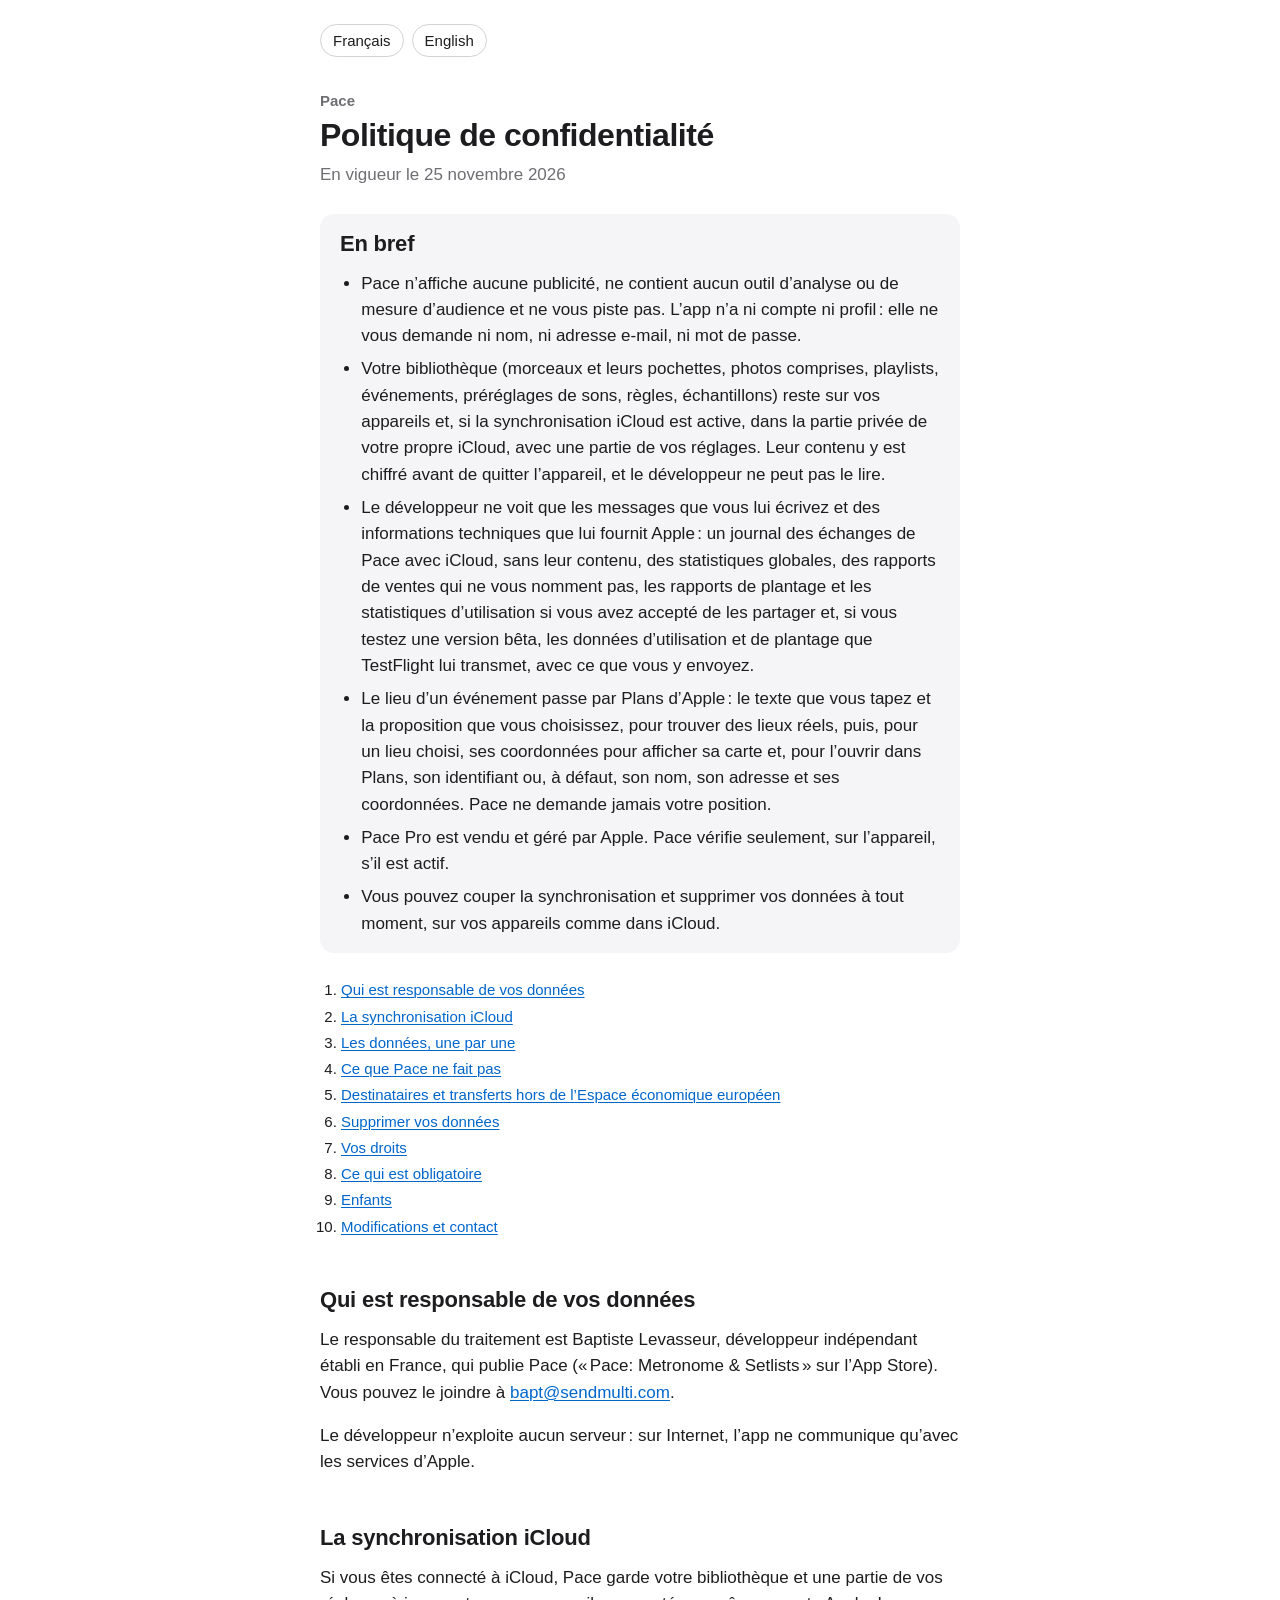
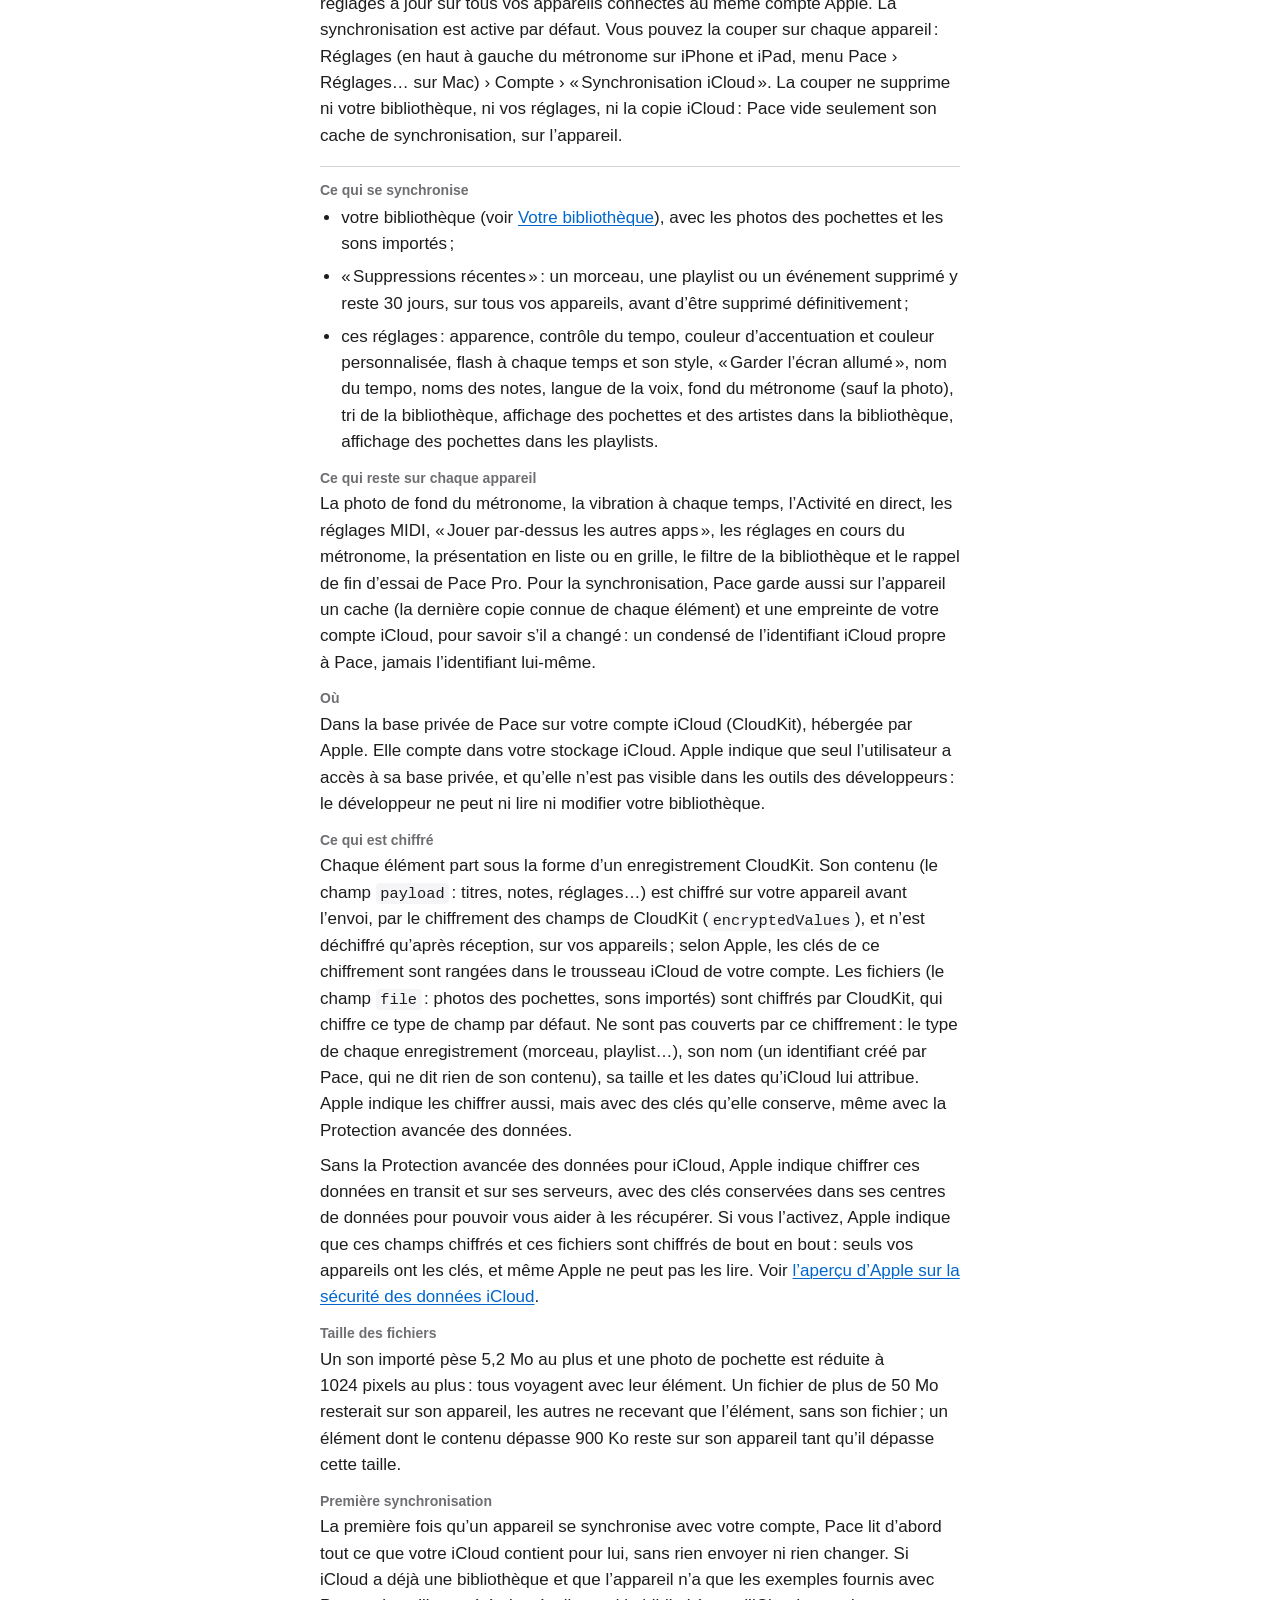
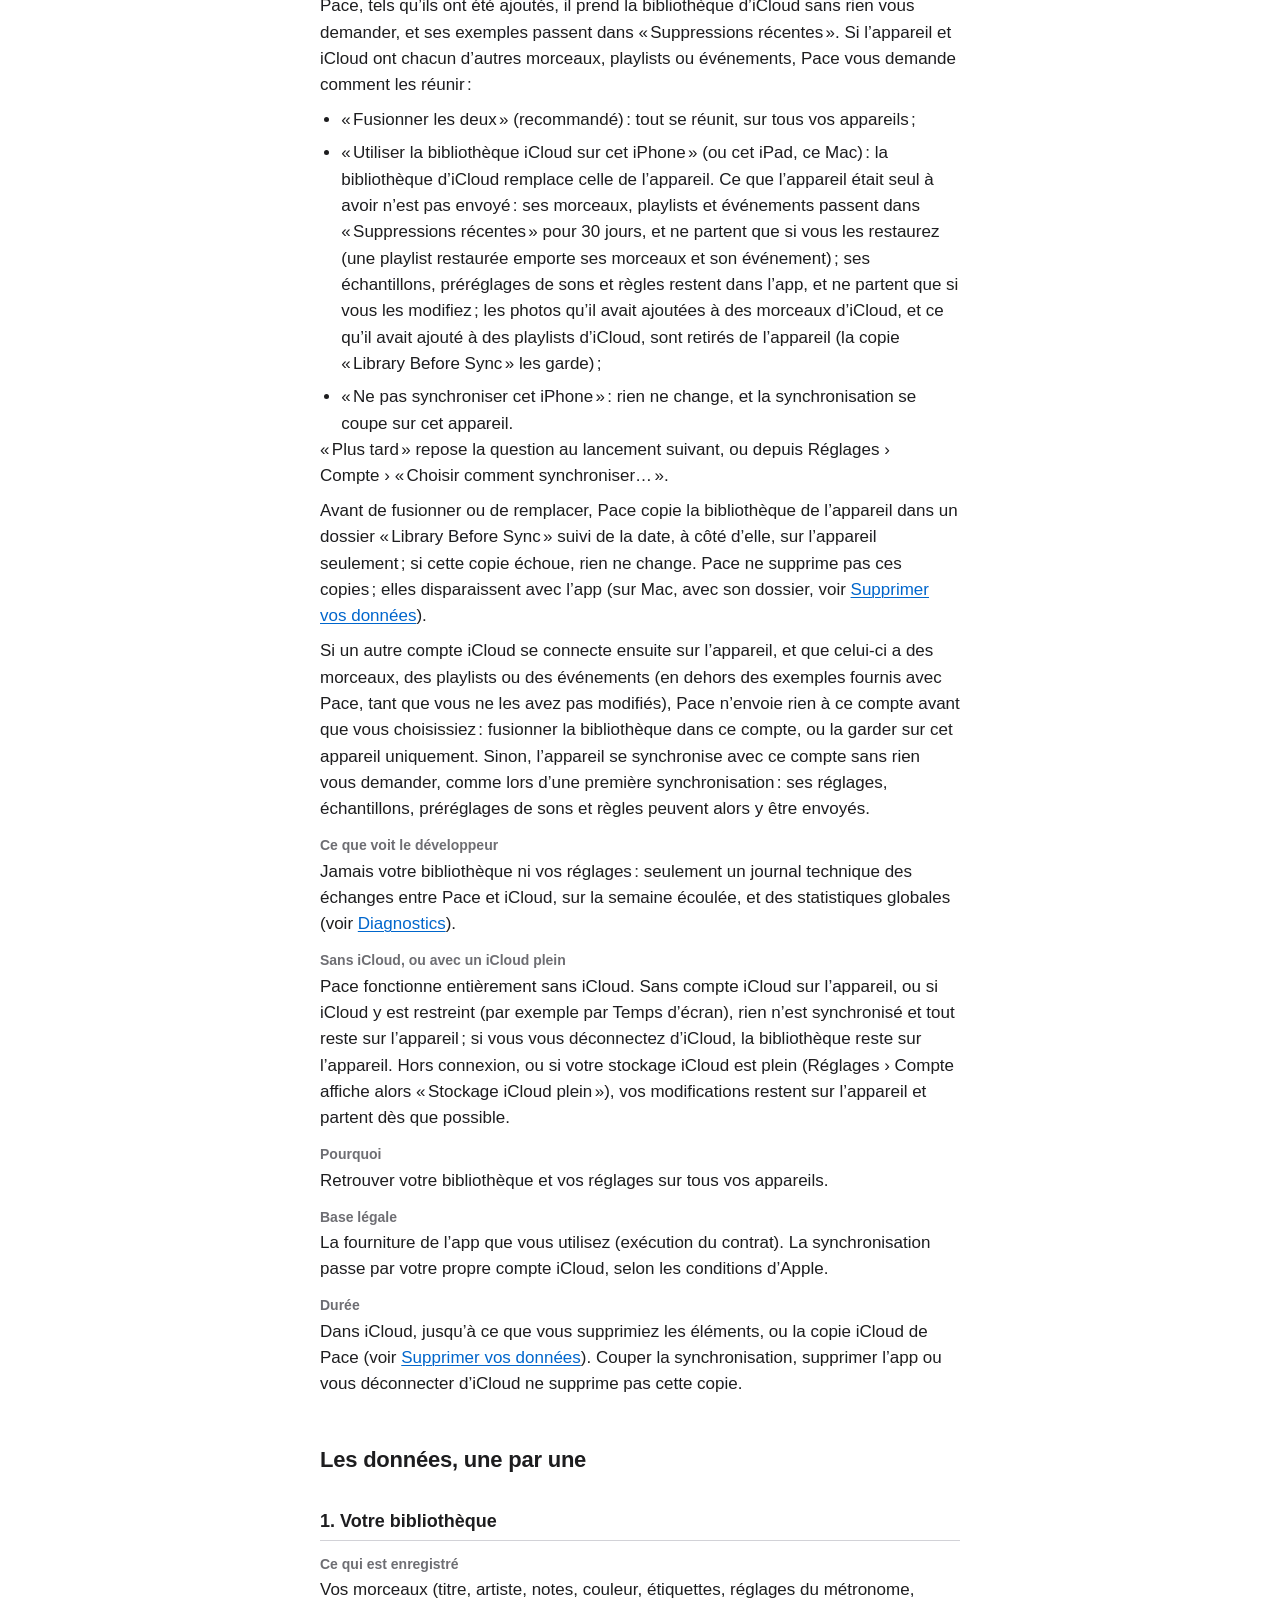
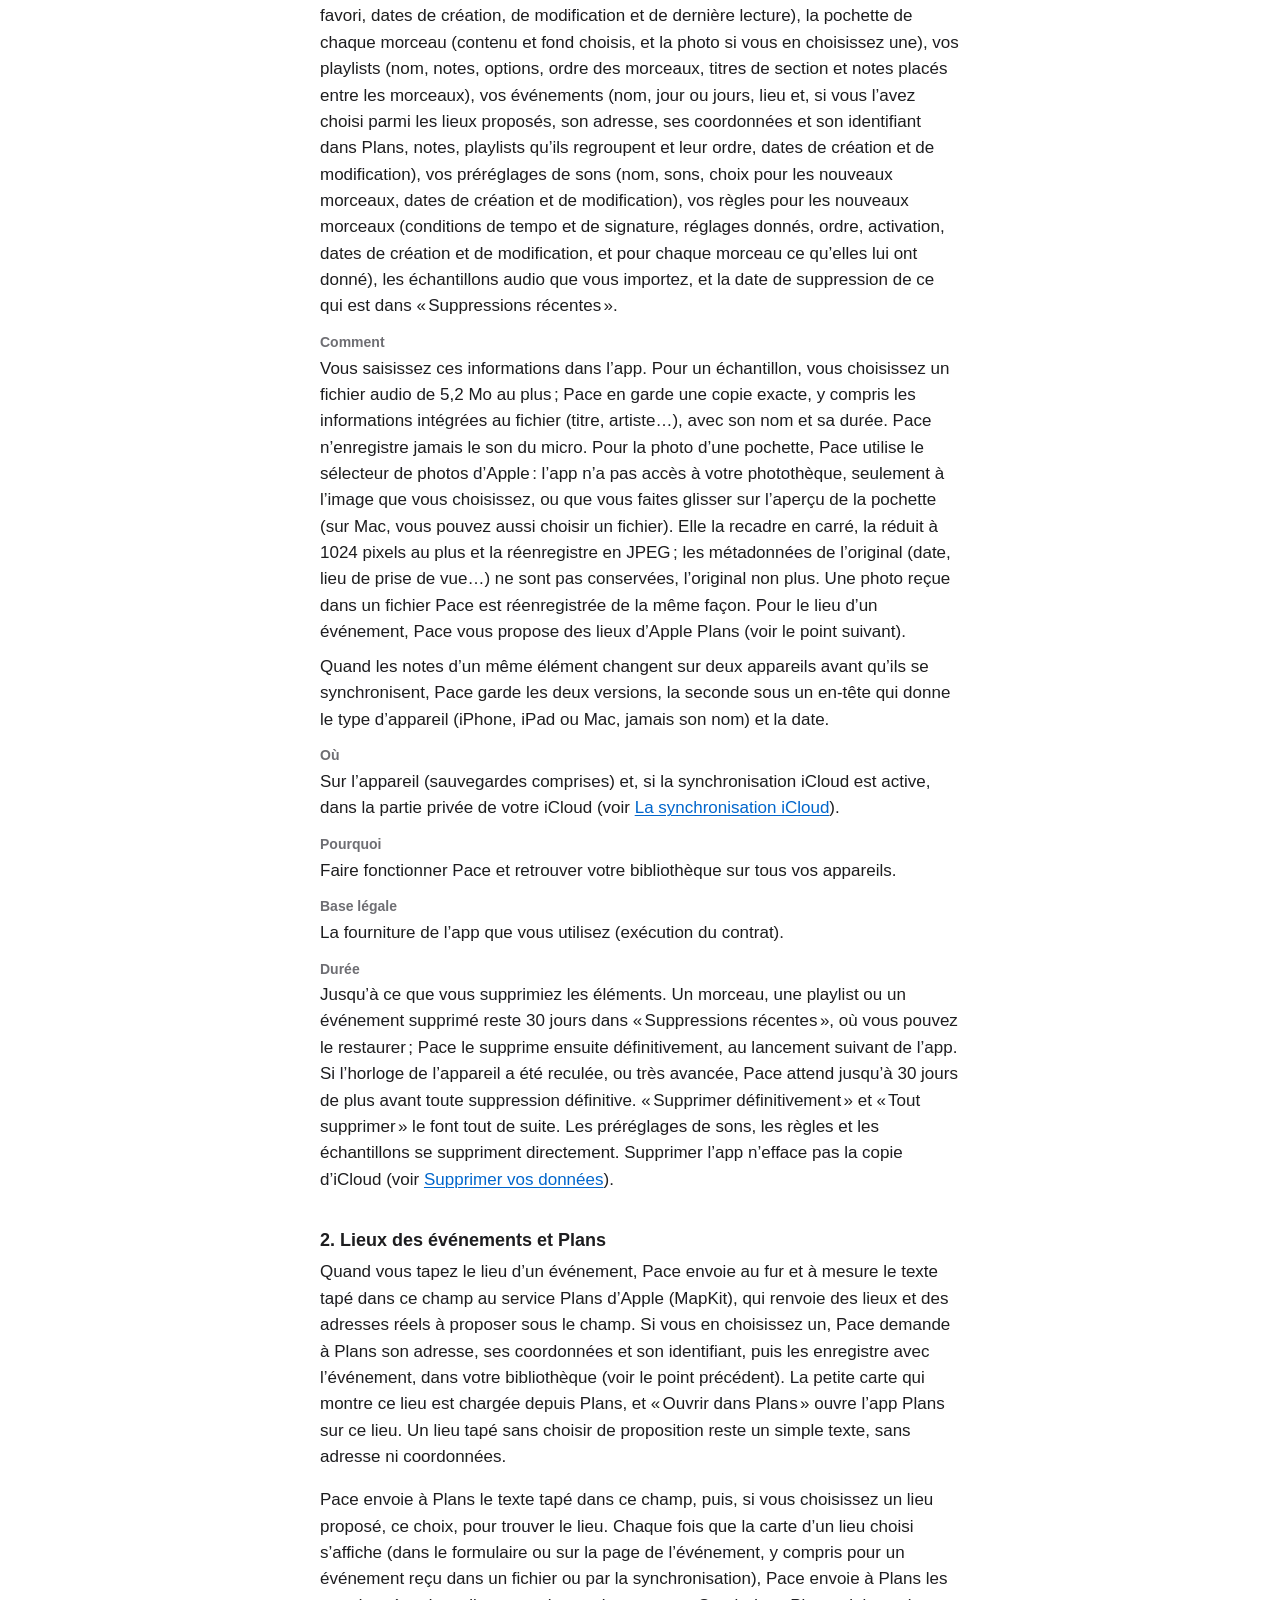
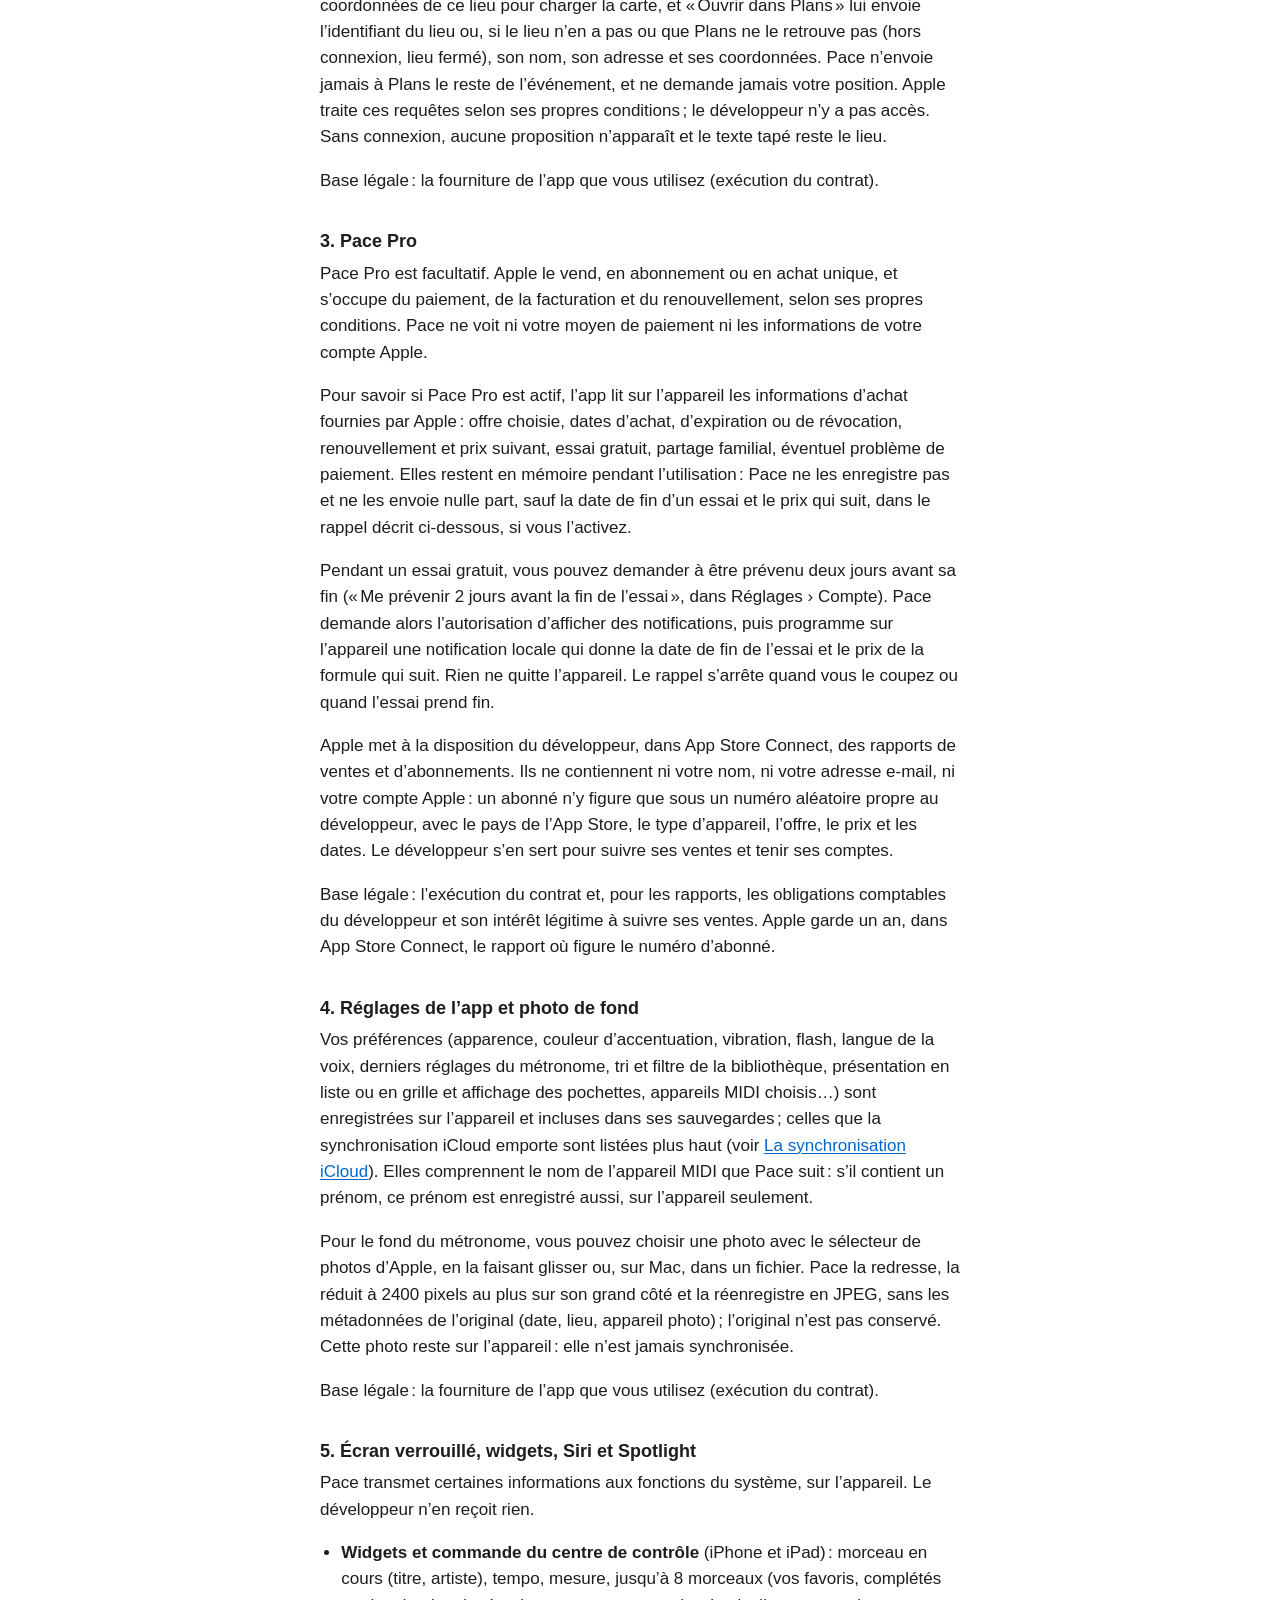
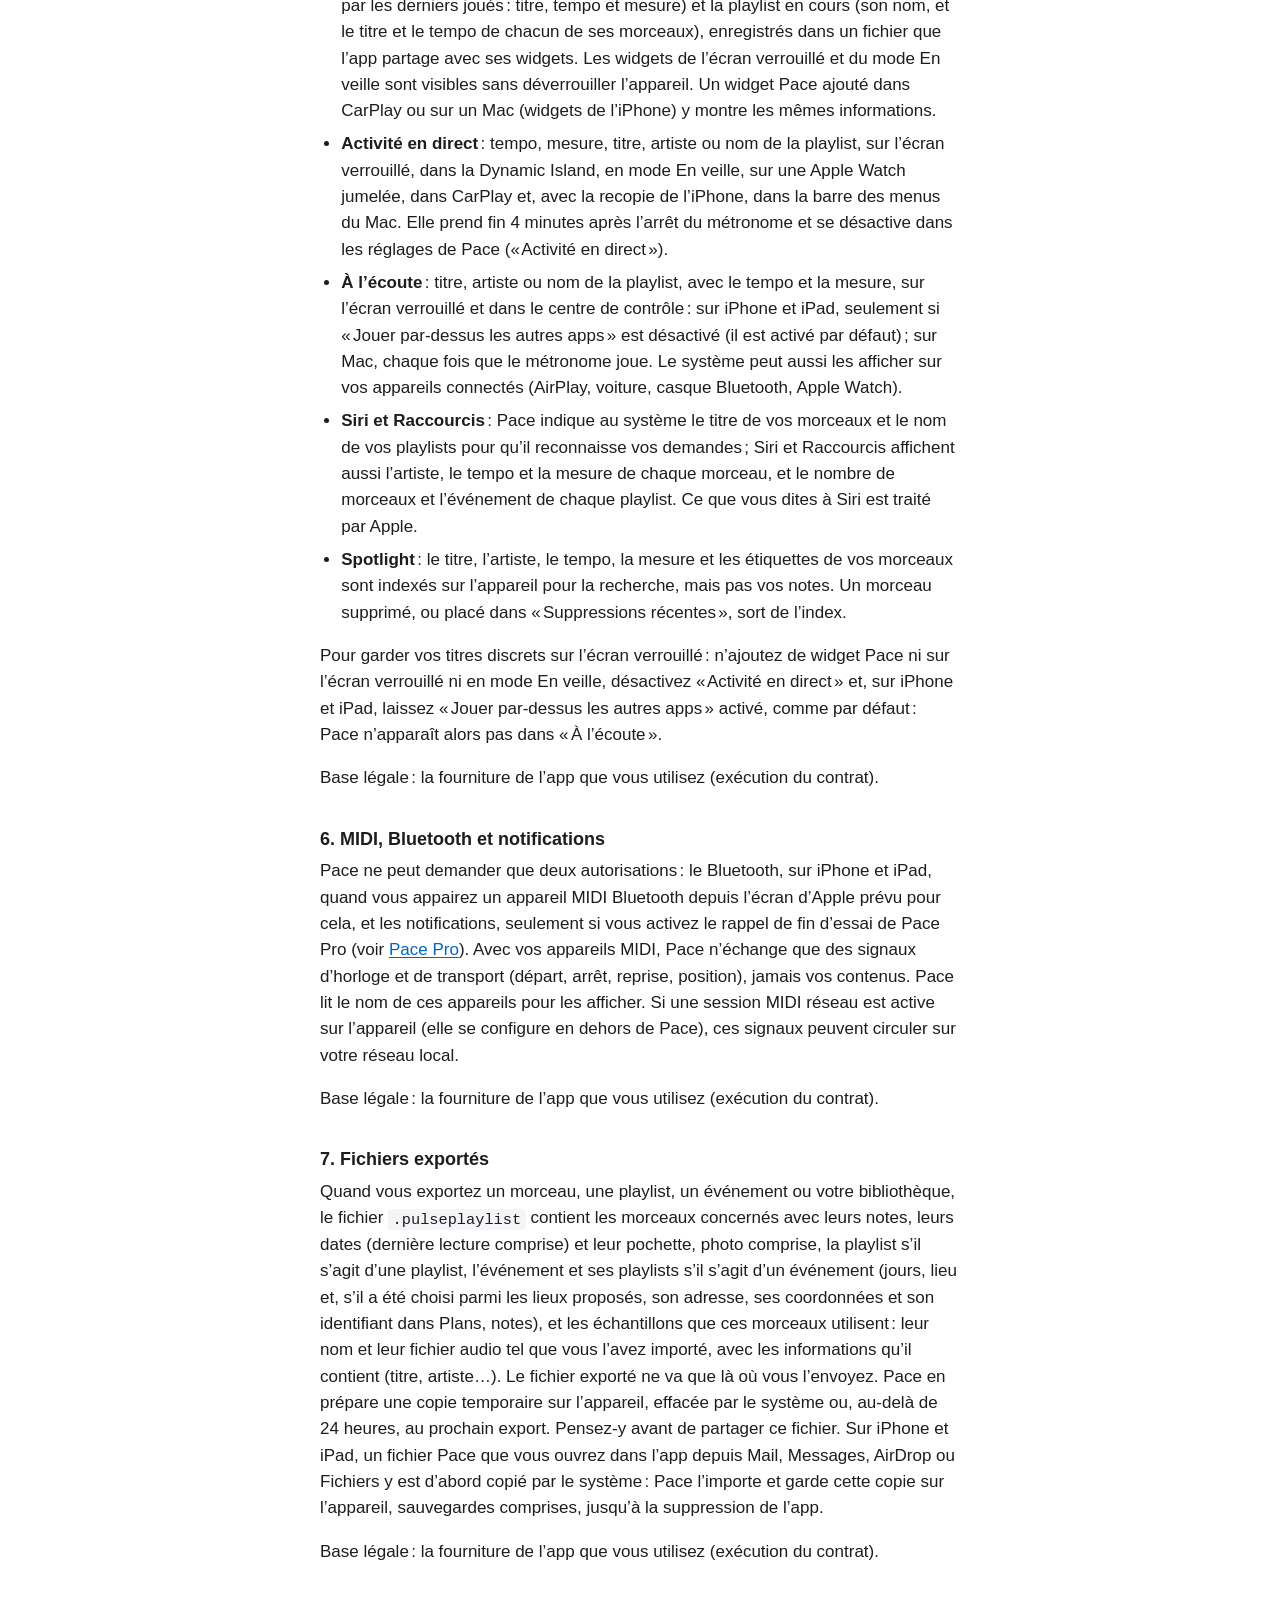
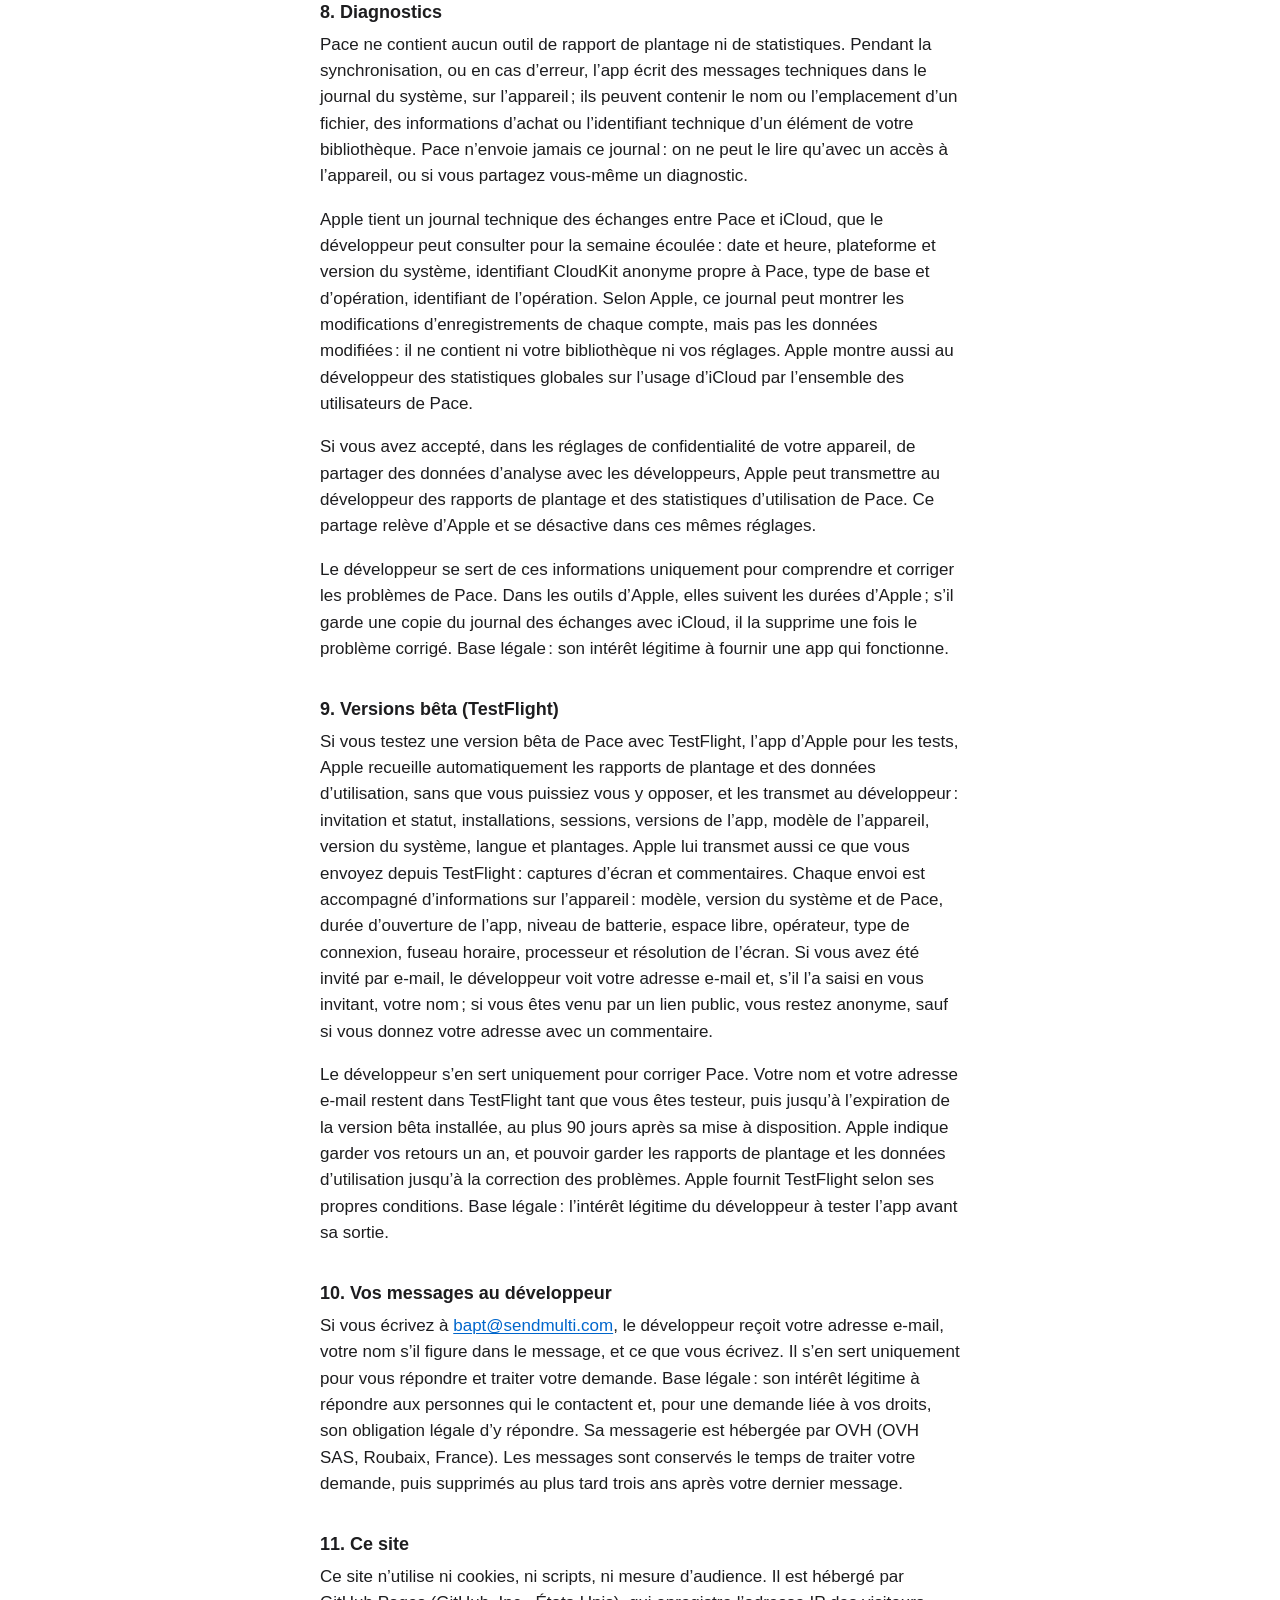
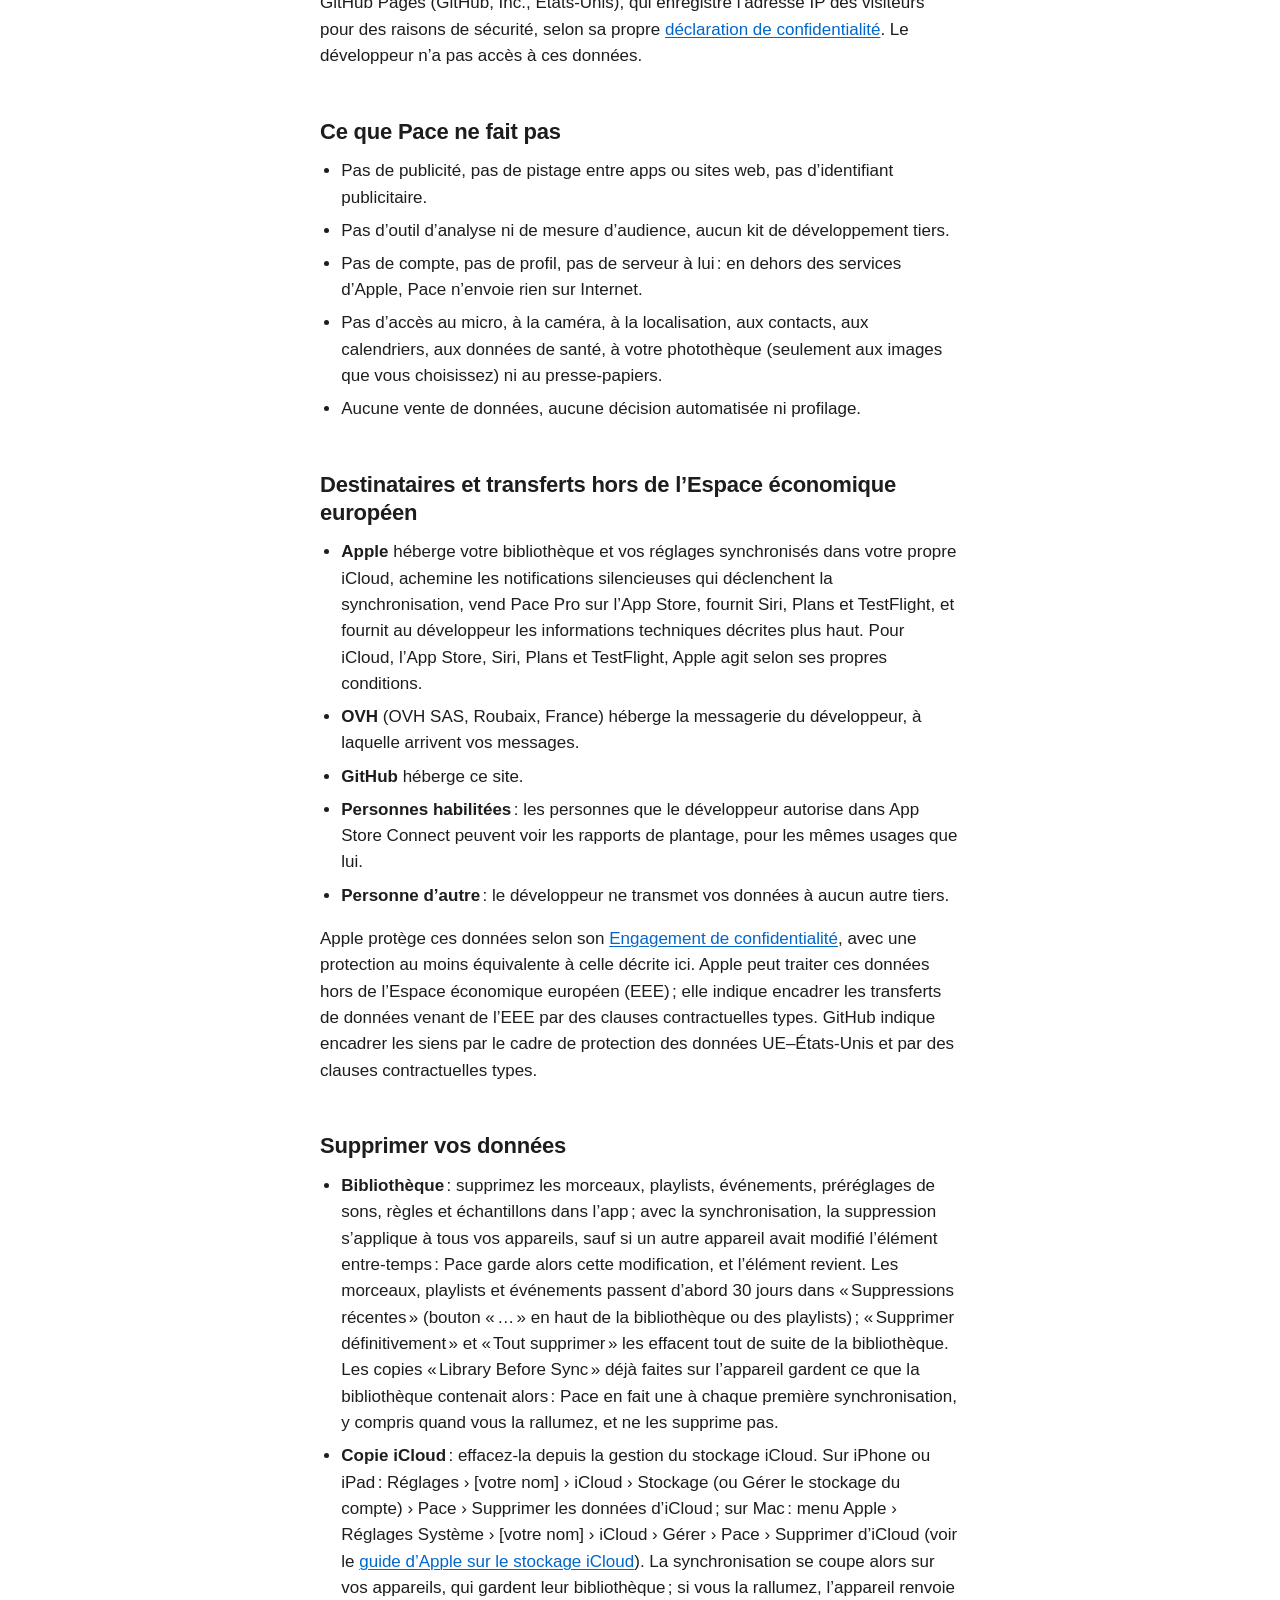
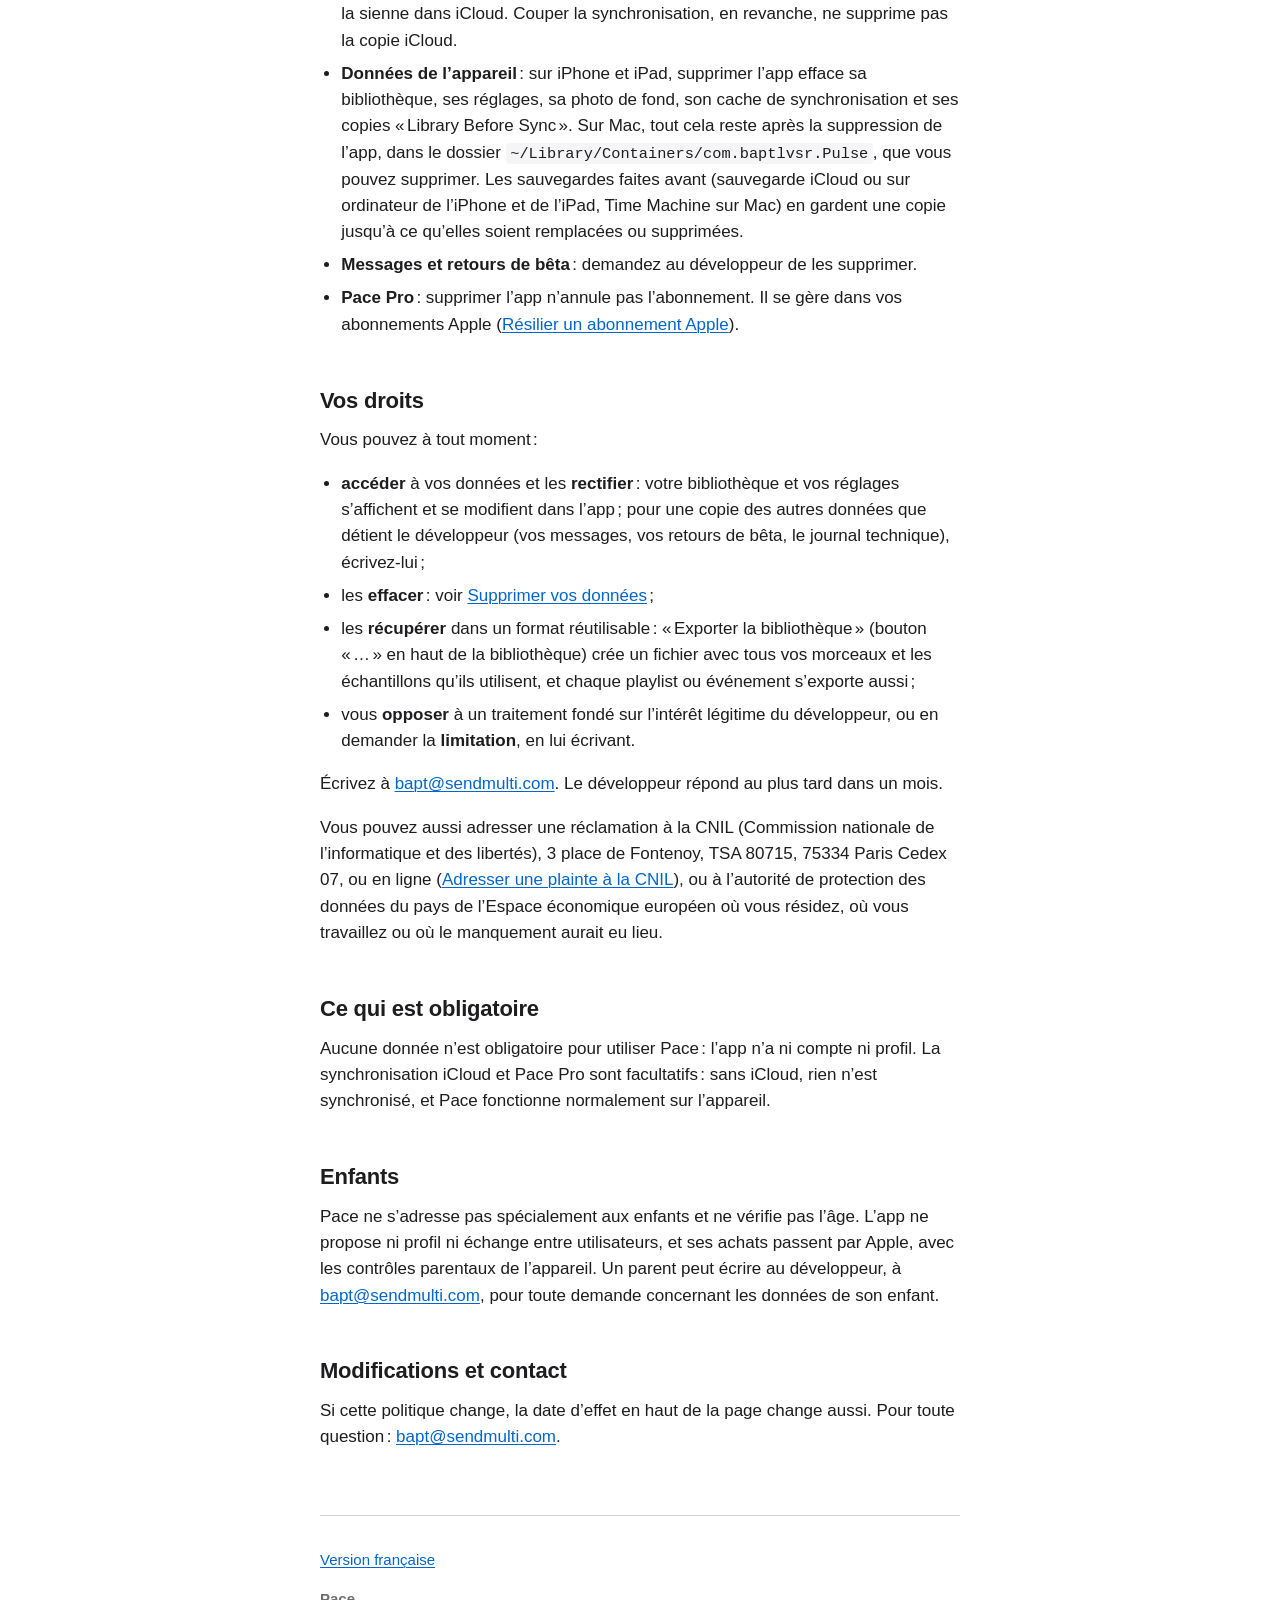
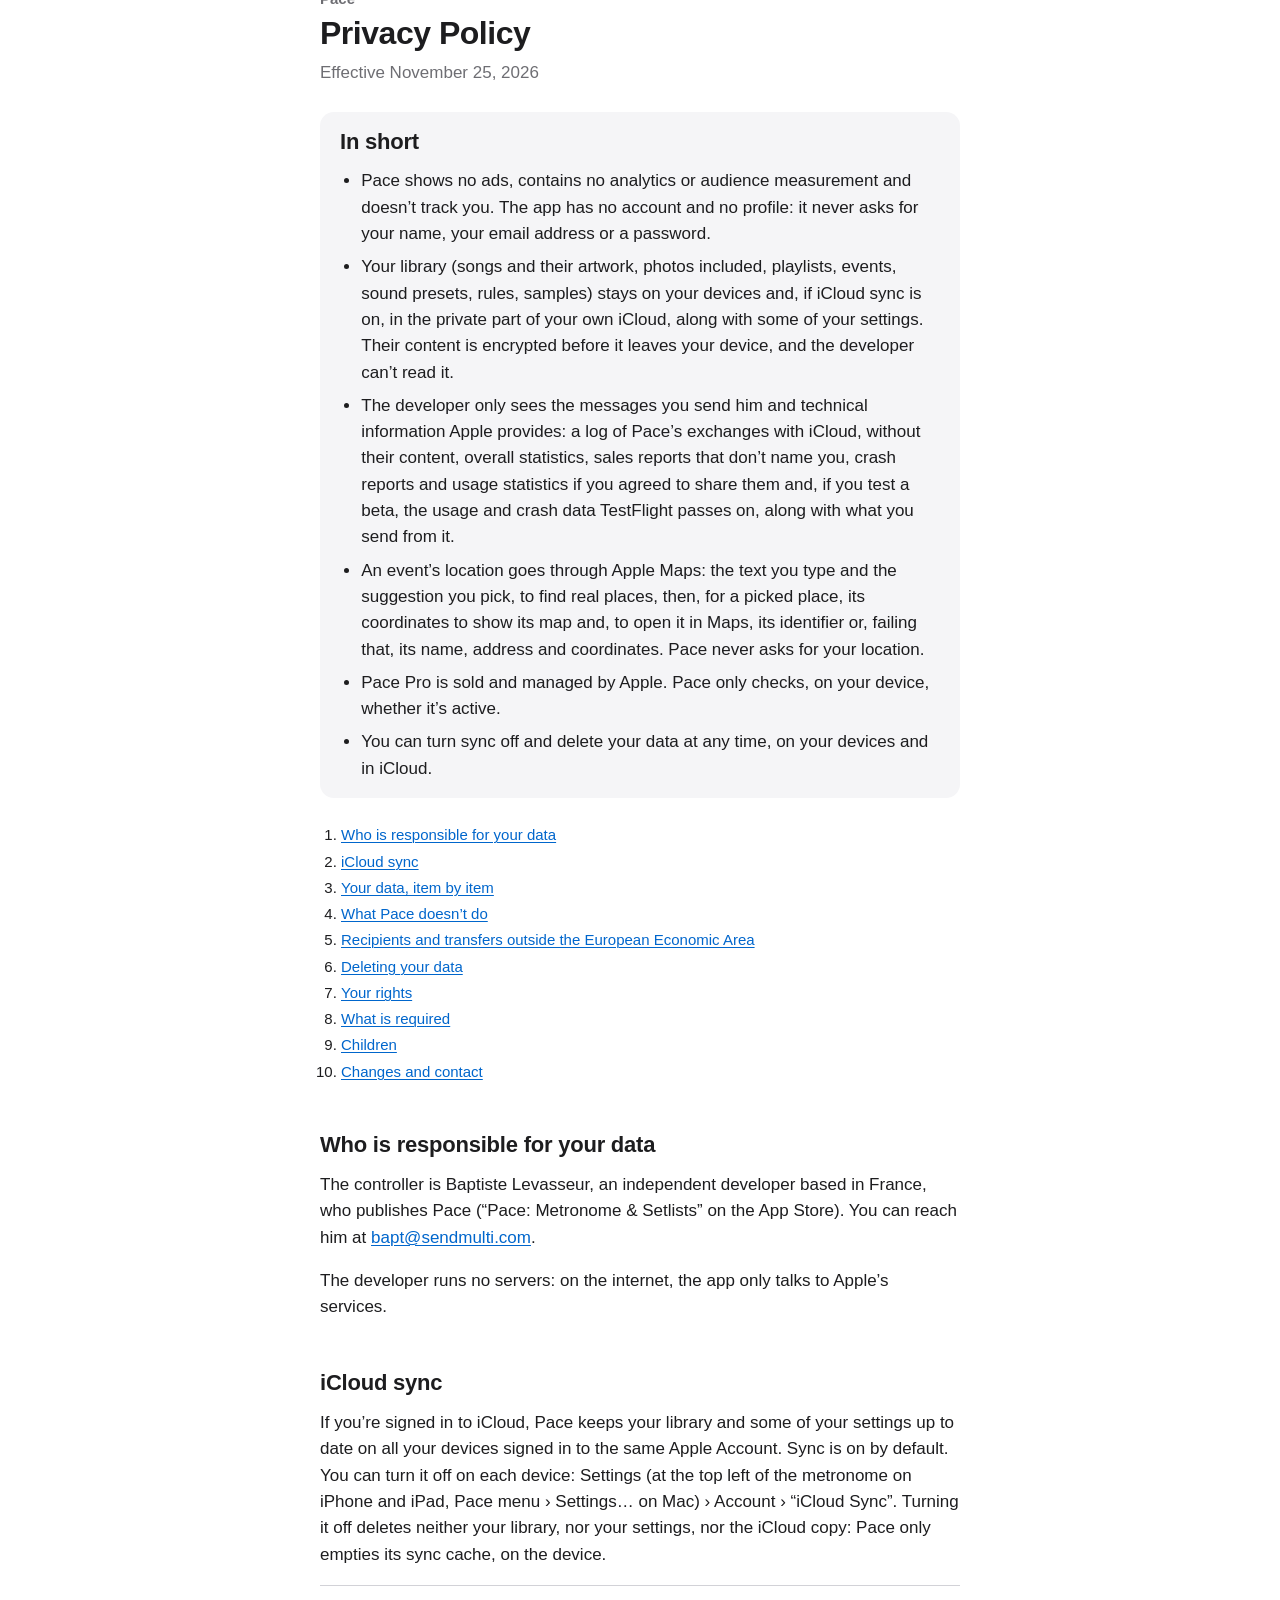
==== commit d020a98b: "Site : docs/site de Pulse à 759d35f" ====
--- a/privacy/index.html
+++ b/privacy/index.html
@@ -138,7 +138,7 @@
 <p>Pour savoir si Pace Pro est actif, l’app lit sur l’appareil les informations d’achat fournies par Apple : offre choisie, dates d’achat, d’expiration ou de révocation, renouvellement et prix suivant, essai gratuit, partage familial, éventuel problème de paiement. Elles restent en mémoire pendant l’utilisation : Pace ne les enregistre pas et ne les envoie nulle part, sauf la date de fin d’un essai et le prix qui suit, dans le rappel décrit ci-dessous, si vous l’activez.</p>
 <p>Pendant un essai gratuit, vous pouvez demander à être prévenu deux jours avant sa fin (« Me prévenir 2 jours avant la fin de l’essai », dans Réglages › Compte). Pace demande alors l’autorisation d’afficher des notifications, puis programme sur l’appareil une notification locale qui donne la date de fin de l’essai et le prix de la formule qui suit. Rien ne quitte l’appareil. Le rappel s’arrête quand vous le coupez ou quand l’essai prend fin.</p>
 <p>Apple met à la disposition du développeur, dans App Store Connect, des rapports de ventes et d’abonnements. Ils ne contiennent ni votre nom, ni votre adresse e‑mail, ni votre compte Apple : un abonné n’y figure que sous un numéro aléatoire propre au développeur, avec le pays de l’App Store, le type d’appareil, l’offre, le prix et les dates. Le développeur s’en sert pour suivre ses ventes et tenir ses comptes.</p>
-<p>Base légale : l’exécution du contrat et, pour les rapports, les obligations comptables du développeur et son intérêt légitime à suivre ses ventes. Il garde les rapports qu’il télécharge aussi longtemps que ses obligations comptables et fiscales l’exigent.</p>
+<p>Base légale : l’exécution du contrat et, pour les rapports, les obligations comptables du développeur et son intérêt légitime à suivre ses ventes. Apple garde un an, dans App Store Connect, le rapport où figure le numéro d’abonné.</p>
 
 <h3 id="fr-reglages">4. Réglages de l’app et photo de fond</h3>
 <p>Vos préférences (apparence, couleur d’accentuation, vibration, flash, langue de la voix, derniers réglages du métronome, tri et filtre de la bibliothèque, présentation en liste ou en grille et affichage des pochettes, appareils MIDI choisis…) sont enregistrées sur l’appareil et incluses dans ses sauvegardes ; celles que la synchronisation iCloud emporte sont listées plus haut (voir <a href="#fr-icloud">La synchronisation iCloud</a>). Elles comprennent le nom de l’appareil MIDI que Pace suit : s’il contient un prénom, ce prénom est enregistré aussi, sur l’appareil seulement.</p>
@@ -169,11 +169,11 @@
 <p>Pace ne contient aucun outil de rapport de plantage ni de statistiques. Pendant la synchronisation, ou en cas d’erreur, l’app écrit des messages techniques dans le journal du système, sur l’appareil ; ils peuvent contenir le nom ou l’emplacement d’un fichier, des informations d’achat ou l’identifiant technique d’un élément de votre bibliothèque. Pace n’envoie jamais ce journal : on ne peut le lire qu’avec un accès à l’appareil, ou si vous partagez vous-même un diagnostic.</p>
 <p>Apple tient un journal technique des échanges entre Pace et iCloud, que le développeur peut consulter pour la semaine écoulée : date et heure, plateforme et version du système, identifiant CloudKit anonyme propre à Pace, type de base et d’opération, identifiant de l’opération. Selon Apple, ce journal peut montrer les modifications d’enregistrements de chaque compte, mais pas les données modifiées : il ne contient ni votre bibliothèque ni vos réglages. Apple montre aussi au développeur des statistiques globales sur l’usage d’iCloud par l’ensemble des utilisateurs de Pace.</p>
 <p>Si vous avez accepté, dans les réglages de confidentialité de votre appareil, de partager des données d’analyse avec les développeurs, Apple peut transmettre au développeur des rapports de plantage et des statistiques d’utilisation de Pace. Ce partage relève d’Apple et se désactive dans ces mêmes réglages.</p>
-<p>Le développeur se sert de ces informations uniquement pour comprendre et corriger les problèmes de Pace. Dans les outils d’Apple, elles suivent les durées d’Apple ; les copies qu’il en télécharge, il les supprime une fois le problème corrigé. Base légale : son intérêt légitime à fournir une app qui fonctionne.</p>
+<p>Le développeur se sert de ces informations uniquement pour comprendre et corriger les problèmes de Pace. Dans les outils d’Apple, elles suivent les durées d’Apple ; s’il garde une copie du journal des échanges avec iCloud, il la supprime une fois le problème corrigé. Base légale : son intérêt légitime à fournir une app qui fonctionne.</p>
 
 <h3 id="fr-beta">9. Versions bêta (TestFlight)</h3>
 <p>Si vous testez une version bêta de Pace avec TestFlight, l’app d’Apple pour les tests, Apple recueille automatiquement les rapports de plantage et des données d’utilisation, sans que vous puissiez vous y opposer, et les transmet au développeur : invitation et statut, installations, sessions, versions de l’app, modèle de l’appareil, version du système, langue et plantages. Apple lui transmet aussi ce que vous envoyez depuis TestFlight : captures d’écran et commentaires. Chaque envoi est accompagné d’informations sur l’appareil : modèle, version du système et de Pace, durée d’ouverture de l’app, niveau de batterie, espace libre, opérateur, type de connexion, fuseau horaire, processeur et résolution de l’écran. Si vous avez été invité par e‑mail, le développeur voit votre adresse e‑mail et, s’il l’a saisi en vous invitant, votre nom ; si vous êtes venu par un lien public, vous restez anonyme, sauf si vous donnez votre adresse avec un commentaire.</p>
-<p>Le développeur s’en sert uniquement pour corriger Pace. Les rapports de plantage restent disponibles 120 jours ; une fois la bêta terminée, le développeur supprime les autres retours et retire de TestFlight les testeurs invités, avec leur adresse e‑mail et leur nom. Apple fournit TestFlight selon ses propres conditions. Base légale : l’intérêt légitime du développeur à tester l’app avant sa sortie.</p>
+<p>Le développeur s’en sert uniquement pour corriger Pace. Votre nom et votre adresse e‑mail restent dans TestFlight tant que vous êtes testeur, puis jusqu’à l’expiration de la version bêta installée, au plus 90 jours après sa mise à disposition. Apple indique garder vos retours un an, et pouvoir garder les rapports de plantage et les données d’utilisation jusqu’à la correction des problèmes. Apple fournit TestFlight selon ses propres conditions. Base légale : l’intérêt légitime du développeur à tester l’app avant sa sortie.</p>
 
 <h3 id="fr-messages">10. Vos messages au développeur</h3>
 <p>Si vous écrivez à <a href="mailto:bapt@sendmulti.com">bapt@sendmulti.com</a>, le développeur reçoit votre adresse e‑mail, votre nom s’il figure dans le message, et ce que vous écrivez. Il s’en sert uniquement pour vous répondre et traiter votre demande. Base légale : son intérêt légitime à répondre aux personnes qui le contactent et, pour une demande liée à vos droits, son obligation légale d’y répondre. Sa messagerie est hébergée par OVH (OVH SAS, Roubaix, France). Les messages sont conservés le temps de traiter votre demande, puis supprimés au plus tard trois ans après votre dernier message.</p>
@@ -370,7 +370,7 @@
 <p>To know whether Pace Pro is active, the app reads, on the device, the purchase information Apple provides: chosen plan, purchase, expiration or revocation dates, renewal and next price, free trial, Family Sharing, any payment issue. It stays in memory while you use the app: Pace doesn’t store it or send it anywhere, except a trial’s end date and the price that follows, in the reminder described below, if you turn it on.</p>
 <p>During a free trial, you can ask to be reminded two days before it ends (“Remind Me 2 Days Before the Trial Ends”, in Settings › Account). Pace then asks for permission to show notifications, and schedules on the device a local notification giving the trial’s end date and the price of the plan that follows. Nothing leaves the device. The reminder stops when you turn it off or when the trial ends.</p>
 <p>Apple gives the developer sales and subscription reports in App Store Connect. They contain neither your name, nor your email address, nor your Apple Account: a subscriber only appears there as a random number specific to the developer, with the App Store country, the kind of device, the offer, the price and the dates. The developer uses them to follow his sales and keep his accounts.</p>
-<p>Legal basis: performance of a contract and, for the reports, the developer’s accounting obligations and his legitimate interest in following his sales. He keeps the reports he downloads for as long as his accounting and tax obligations require.</p>
+<p>Legal basis: performance of a contract and, for the reports, the developer’s accounting obligations and his legitimate interest in following his sales. Apple keeps the report showing the subscriber number in App Store Connect for one year.</p>
 
 <h3 id="en-settings">4. App settings and background photo</h3>
 <p>Your preferences (appearance, accent color, vibration, flash, voice language, last metronome settings, library sorting and filter, list or grid layout and artwork display, chosen MIDI devices…) are stored on the device and included in its backups; the ones iCloud sync carries are listed above (see <a href="#en-icloud">iCloud sync</a>). They include the name of the MIDI device Pace follows: if it contains a first name, that first name is stored too, on the device only.</p>
@@ -401,11 +401,11 @@
 <p>Pace contains no crash reporting or statistics tool. While syncing, or when an error occurs, the app writes technical messages to the system log on the device; they can include the name or location of a file, purchase information or the technical identifier of an item in your library. Pace never sends this log: it can only be read with access to the device, or if you share a diagnostic yourself.</p>
 <p>Apple keeps a technical log of the exchanges between Pace and iCloud, which the developer can view for the past week: date and time, platform and system version, an anonymous CloudKit identifier specific to Pace, database and operation type, and the operation’s identifier. According to Apple, this log can show record changes for each account, but not the data that changed: it contains neither your library nor your settings. Apple also shows the developer overall statistics on how all Pace users use iCloud.</p>
 <p>If you agreed, in your device’s privacy settings, to share analytics with app developers, Apple may pass crash reports and usage statistics for Pace on to the developer. Apple handles this sharing, and you can turn it off in the same settings.</p>
-<p>The developer only uses this information to understand and fix problems in Pace. In Apple’s tools, it follows Apple’s retention periods; he deletes the copies he downloads once the problem is fixed. Legal basis: his legitimate interest in providing an app that works.</p>
+<p>The developer only uses this information to understand and fix problems in Pace. In Apple’s tools, it follows Apple’s retention periods; if he keeps a copy of the log of exchanges with iCloud, he deletes it once the problem is fixed. Legal basis: his legitimate interest in providing an app that works.</p>
 
 <h3 id="en-beta">9. Beta versions (TestFlight)</h3>
 <p>If you test a beta version of Pace with TestFlight, Apple’s testing app, Apple automatically collects crash reports and usage data, which you can’t opt out of, and passes them on to the developer: invitation and status, installs, sessions, app versions, device model, system version, language and crashes. Apple also passes on what you send from TestFlight: screenshots and comments. Each one comes with information about the device: model, system and Pace versions, how long the app had been open, battery level, free disk space, carrier, connection type, time zone, processor and screen resolution. If you were invited by email, the developer sees your email address and, if he entered it when inviting you, your name; if you joined through a public link, you stay anonymous, unless you give your address with a comment.</p>
-<p>The developer only uses this to fix Pace. Crash reports remain available for 120 days; once the beta is over, the developer deletes the other feedback and removes invited testers from TestFlight, along with their email address and name. Apple provides TestFlight under its own terms. Legal basis: the developer’s legitimate interest in testing the app before its release.</p>
+<p>The developer only uses this to fix Pace. Your name and email address stay in TestFlight while you’re a tester, then until the beta build you installed expires, at most 90 days after it was made available. Apple states that it keeps your feedback for one year, and may keep crash reports and usage data until the problems are fixed. Apple provides TestFlight under its own terms. Legal basis: the developer’s legitimate interest in testing the app before its release.</p>
 
 <h3 id="en-messages">10. Your messages to the developer</h3>
 <p>If you write to <a href="mailto:bapt@sendmulti.com">bapt@sendmulti.com</a>, the developer receives your email address, your name if it appears in the message, and what you write. He only uses them to reply and handle your request. Legal basis: his legitimate interest in replying to people who contact him and, for a request about your rights, his legal obligation to answer it. His email is hosted by OVH (OVH SAS, Roubaix, France). Messages are kept while your request is handled, then deleted no later than three years after your last message.</p>
